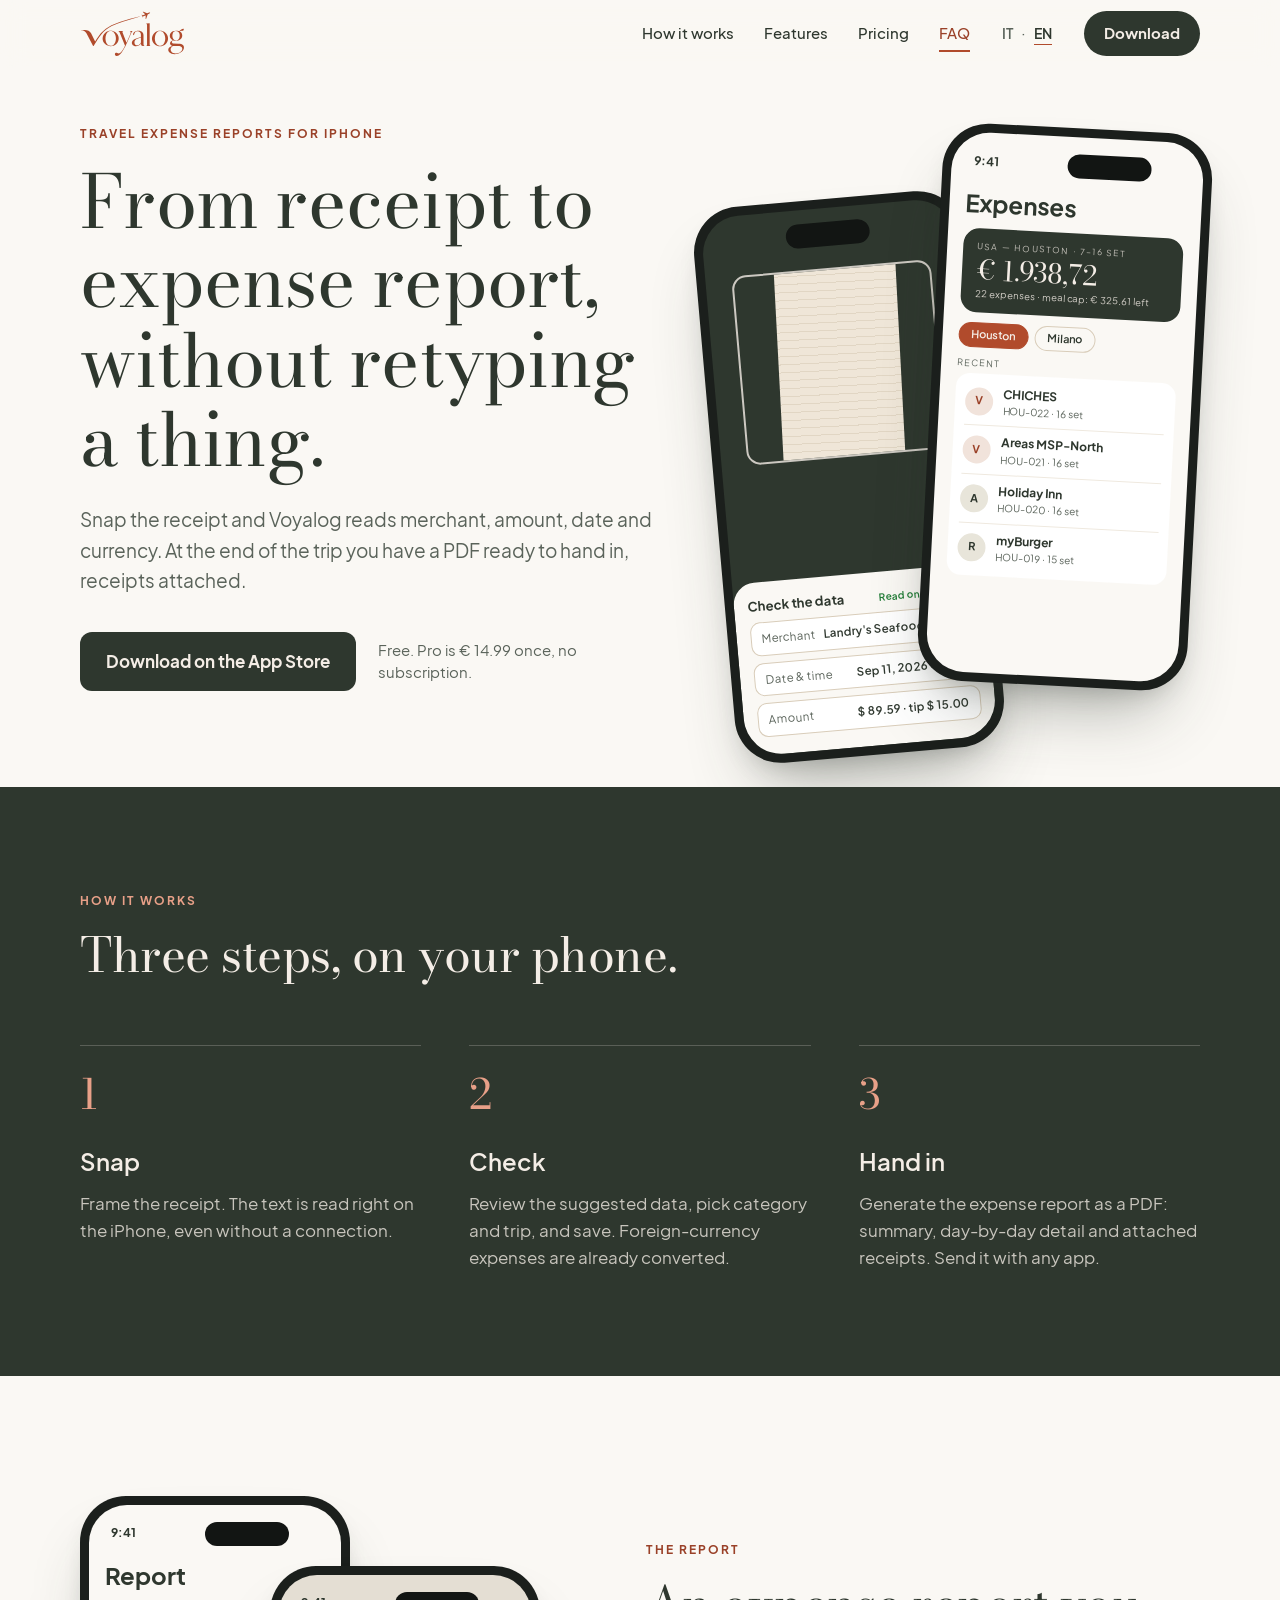
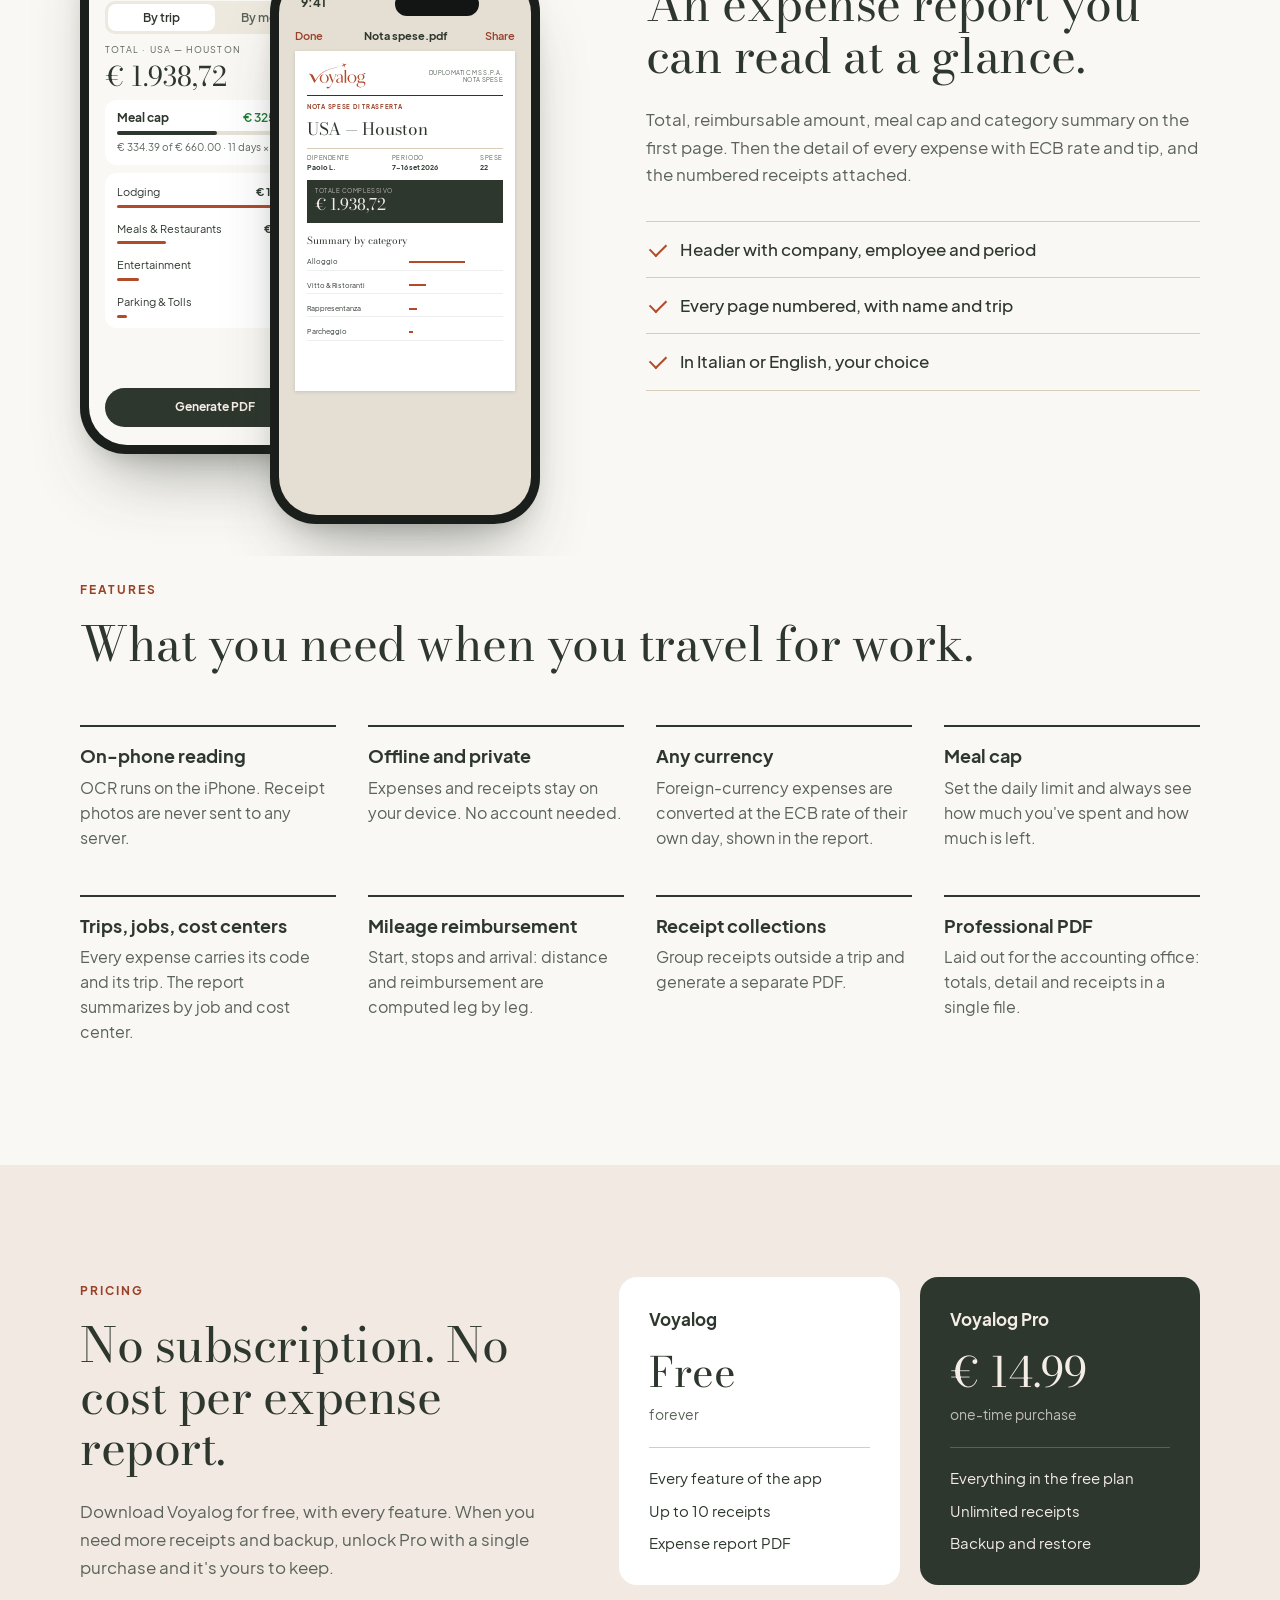
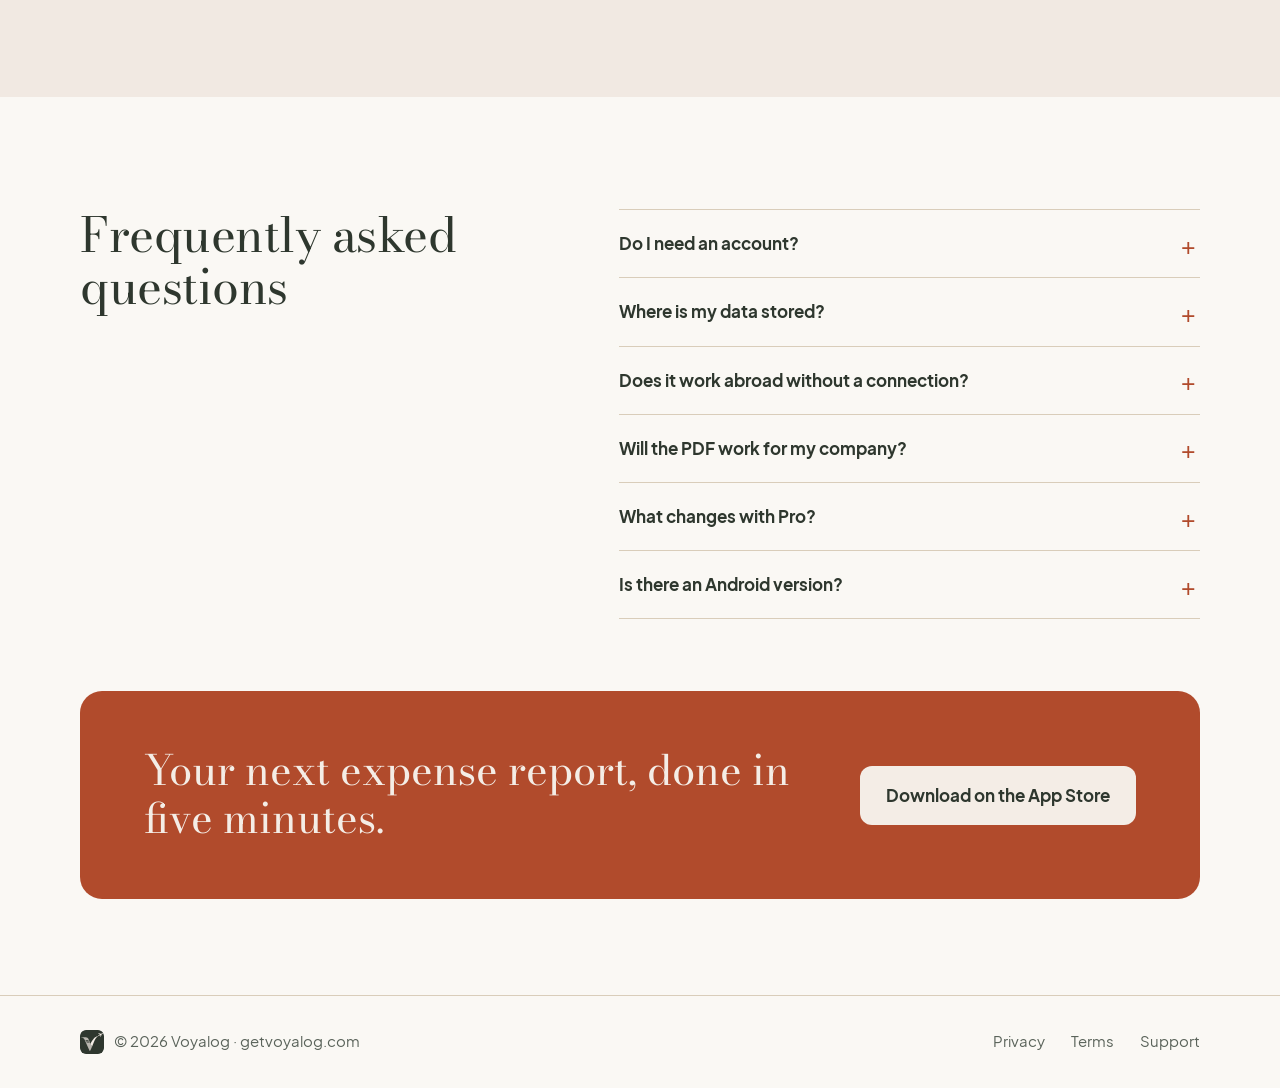
==== index.html @ 03ec23f2 "feat: add the support and terms pages (it/en) Footer links now point to privacy, terms and support. " ====
<!doctype html>
<html lang="it">
<head>
<meta charset="utf-8">
<meta name="viewport" content="width=device-width, initial-scale=1">
<title>Voyalog — Note spese di trasferta per iPhone</title>
<meta name="description" content="Fotografa lo scontrino e Voyalog legge esercente, importo, data e valuta. A fine trasferta hai un PDF pronto da consegnare. Gratis, nessun abbonamento.">
<meta name="theme-color" content="#FAF8F4">
<link rel="icon" type="image/png" href="assets/favicon.png">
<link rel="stylesheet" href="style.css">
<script>document.documentElement.classList.add("js");</script>
<script src="script.js" defer></script>
</head>
<body>

<header class="site-header" id="top">
  <div class="wrap header-bar">
    <a class="brand" href="#top" aria-label="Voyalog">
      <img src="assets/wordmark.svg" alt="Voyalog" height="46">
    </a>
    <button class="menu-btn" type="button" aria-expanded="false" aria-controls="nav" data-i18n-aria="nav.menu" aria-label="Menu">
      <span></span><span></span><span></span>
    </button>
    <nav id="nav" class="nav" aria-label="Principale">
      <a href="#come-funziona" data-i18n="nav.how">Come funziona</a>
      <a href="#funzioni" data-i18n="nav.features">Funzioni</a>
      <a href="#prezzo" data-i18n="nav.price">Prezzo</a>
      <a href="#domande" data-i18n="nav.faq">Domande</a>
      <div class="lang" role="group" aria-label="Lingua">
        <button type="button" data-lang="it" aria-pressed="true">IT</button><span aria-hidden="true">·</span><button type="button" data-lang="en" aria-pressed="false">EN</button>
      </div>
      <a class="btn btn-dark btn-sm" href="#scarica" data-i18n="nav.download">Scarica</a>
    </nav>
  </div>
</header>

<main>

<section class="hero" aria-labelledby="hero-title">
  <div class="wrap hero-grid">
    <div class="hero-copy reveal">
      <p class="eyebrow" data-i18n="hero.eyebrow">Note spese di trasferta per iPhone</p>
      <h1 id="hero-title" class="display" data-i18n-html="hero.title">Dallo scontrino alla nota spese, senza ricopiare nulla.</h1>
      <p class="lead" data-i18n="hero.lead">Fotografi lo scontrino e Voyalog legge esercente, importo, data e valuta. A fine trasferta hai un PDF pronto da consegnare, con gli scontrini allegati.</p>
      <div class="cta-row">
        <a class="btn btn-dark" href="#scarica" data-i18n="cta.appstore">Scarica su App Store</a>
        <p class="note" data-i18n="hero.note">Gratis. Pro a € 14,99 una tantum, senza abbonamento.</p>
      </div>
    </div>

    <div class="hero-phones reveal" aria-hidden="true">
      <div class="phone phone-back">
        <div class="screen scan">
          <div class="island"></div>
          <div class="viewfinder"><div class="paper"></div></div>
          <div class="sheet">
            <div class="sheet-head"><b data-i18n="mock.check">Controlla i dati</b><span class="ok" data-i18n="mock.read">Letto sul telefono</span></div>
            <div class="field"><span data-i18n="mock.merchant">Esercente</span><b>Landry's Seafood House</b></div>
            <div class="field"><span data-i18n="mock.datetime">Data e ora</span><b data-i18n="mock.datetimeval">11 set 2026 · 19:34</b></div>
            <div class="field"><span data-i18n="mock.amount">Importo</span><b data-i18n="mock.amountval">$ 89,59 · mancia $ 15,00</b></div>
          </div>
        </div>
      </div>
      <div class="phone phone-front">
        <div class="screen">
          <div class="statusbar"><span>9:41</span><div class="island"></div></div>
          <h4 class="screen-title" data-i18n="mock.expenses">Spese</h4>
          <div class="totalcard">
            <small>USA — HOUSTON · 7–16 SET</small>
            <strong class="serif">€ 1.938,72</strong>
            <em data-i18n="mock.cardnote">22 spese · massimale vitto: restano € 325,61</em>
          </div>
          <div class="chips"><span class="chip on">Houston</span><span class="chip">Milano</span></div>
          <small class="label" data-i18n="mock.recent">RECENTI</small>
          <ul class="rows">
            <li><i>V</i><div><b>CHICHES</b><span>HOU-022 · 16 set</span></div></li>
            <li><i>V</i><div><b>Areas MSP-North</b><span>HOU-021 · 16 set</span></div></li>
            <li><i class="g">A</i><div><b>Holiday Inn</b><span>HOU-020 · 16 set</span></div></li>
            <li><i class="g">R</i><div><b>myBurger</b><span>HOU-019 · 15 set</span></div></li>
          </ul>
        </div>
      </div>
    </div>
  </div>
</section>

<section class="how dark" id="come-funziona" aria-labelledby="how-title">
  <div class="wrap">
    <p class="eyebrow light reveal" data-i18n="how.eyebrow">Come funziona</p>
    <h2 id="how-title" class="h2 reveal" data-i18n="how.title">Tre passaggi, sul telefono.</h2>
    <ol class="steps">
      <li class="reveal"><span class="num serif">1</span><h3 data-i18n="how.s1.t">Fotografa</h3><p data-i18n="how.s1.p">Inquadri lo scontrino. Il testo viene letto direttamente sull'iPhone, anche senza connessione.</p></li>
      <li class="reveal d1"><span class="num serif">2</span><h3 data-i18n="how.s2.t">Controlla</h3><p data-i18n="how.s2.p">Verifichi i dati proposti, scegli categoria e trasferta e salvi. Le spese in valuta sono già convertite.</p></li>
      <li class="reveal d2"><span class="num serif">3</span><h3 data-i18n="how.s3.t">Consegna</h3><p data-i18n="how.s3.p">Generi la nota spese in PDF: riepilogo, dettaglio giorno per giorno e scontrini allegati. La invii con qualsiasi app.</p></li>
    </ol>
  </div>
</section>

<section class="report" aria-labelledby="report-title">
  <div class="wrap report-grid">
    <div class="report-phones reveal" aria-hidden="true">
      <div class="phone">
        <div class="screen">
          <div class="statusbar"><span>9:41</span><div class="island"></div></div>
          <h4 class="screen-title">Report</h4>
          <div class="seg"><span class="on" data-i18n="mock.bytrip">Per trasferta</span><span data-i18n="mock.bymonth">Per mese</span></div>
          <small class="label" data-i18n="mock.total">TOTALE · USA — HOUSTON</small>
          <strong class="serif big">€ 1.938,72</strong>
          <div class="card allowance">
            <div class="split"><b data-i18n="mock.mealcap">Massimale vitto</b><span class="ok" data-i18n="mock.left">restano € 325,61</span></div>
            <div class="bar"><i style="width:51%"></i></div>
            <small data-i18n="mock.capdetail">€ 334,39 di € 660,00 · 11 gg × € 60</small>
          </div>
          <ul class="cats">
            <li><span data-i18n="cat.lodging">Alloggio</span><b>€ 1.333,38</b><i style="width:100%"></i></li>
            <li><span data-i18n="cat.meals">Vitto & Ristoranti</span><b>€ 334,39</b><i style="width:25%"></i></li>
            <li><span data-i18n="cat.rep">Spese di rappresentanza</span><b>€ 141,81</b><i style="width:11%"></i></li>
            <li><span data-i18n="cat.park">Parcheggio & Pedaggi</span><b>€ 59,85</b><i style="width:5%"></i></li>
          </ul>
          <div class="genpdf" data-i18n="mock.genpdf">Genera PDF</div>
        </div>
      </div>
      <div class="phone phone-pdf">
        <div class="screen">
          <div class="statusbar"><span>9:41</span><div class="island"></div></div>
          <div class="pdfbar"><span data-i18n="mock.done">Fine</span><b>Nota spese.pdf</b><span data-i18n="mock.share">Condividi</span></div>
          <div class="page">
            <div class="pg-head"><img src="assets/wordmark.svg" alt="" height="26"><small>DUPLOMATIC MS S.P.A.<br>NOTA SPESE</small></div>
            <small class="pg-kicker">NOTA SPESE DI TRASFERTA</small>
            <div class="pg-title serif">USA — Houston</div>
            <div class="pg-meta"><span><small>DIPENDENTE</small><b>Paolo L.</b></span><span><small>PERIODO</small><b>7–16 set 2026</b></span><span><small>SPESE</small><b>22</b></span></div>
            <div class="pg-total"><small>TOTALE COMPLESSIVO</small><b class="serif">€ 1.938,72</b></div>
            <div class="pg-sub serif" data-i18n="mock.catsummary">Riepilogo per categoria</div>
            <div class="pg-line"><span>Alloggio</span><i style="width:60%"></i></div>
            <div class="pg-line"><span>Vitto & Ristoranti</span><i style="width:18%"></i></div>
            <div class="pg-line"><span>Rappresentanza</span><i style="width:8%"></i></div>
            <div class="pg-line"><span>Parcheggio</span><i style="width:4%"></i></div>
          </div>
        </div>
      </div>
    </div>
    <div class="report-copy reveal">
      <p class="eyebrow" data-i18n="report.eyebrow">Il report</p>
      <h2 id="report-title" class="h2" data-i18n-html="report.title">Una nota spese che si legge al primo sguardo.</h2>
      <p class="lead sm" data-i18n="report.lead">Totale, rimborsabile, massimale vitto e riepilogo per categoria nella prima pagina. Poi il dettaglio di ogni spesa con cambio BCE e mancia, e gli scontrini numerati in allegato.</p>
      <ul class="checks">
        <li data-i18n="report.l1">Intestazione con azienda, dipendente e periodo</li>
        <li data-i18n="report.l2">Ogni pagina numerata, con nome e trasferta</li>
        <li data-i18n="report.l3">In italiano o in inglese, a tua scelta</li>
      </ul>
    </div>
  </div>
</section>

<section class="features" id="funzioni" aria-labelledby="feat-title">
  <div class="wrap">
    <p class="eyebrow reveal" data-i18n="feat.eyebrow">Funzioni</p>
    <h2 id="feat-title" class="h2 reveal" data-i18n="feat.title">Quello che serve a chi viaggia per lavoro.</h2>
    <div class="feat-grid">
      <article class="reveal"><h3 data-i18n="f1.t">Lettura sul telefono</h3><p data-i18n="f1.p">L'OCR lavora sull'iPhone. Le foto degli scontrini non vengono inviate a nessun server.</p></article>
      <article class="reveal d1"><h3 data-i18n="f2.t">Offline e privata</h3><p data-i18n="f2.p">Spese e scontrini restano sul tuo dispositivo. Non serve creare un account.</p></article>
      <article class="reveal d2"><h3 data-i18n="f3.t">Ogni valuta</h3><p data-i18n="f3.p">Le spese in valuta sono convertite al cambio BCE del loro giorno, riportato nel report.</p></article>
      <article class="reveal d3"><h3 data-i18n="f4.t">Massimale vitto</h3><p data-i18n="f4.p">Imposti il limite giornaliero e vedi sempre quanto hai speso e quanto ti resta.</p></article>
      <article class="reveal"><h3 data-i18n="f5.t">Trasferte, commesse, centri di costo</h3><p data-i18n="f5.p">Ogni spesa ha il suo codice e la sua trasferta. Il report riepiloga per commessa e centro di costo.</p></article>
      <article class="reveal d1"><h3 data-i18n="f6.t">Rimborsi chilometrici</h3><p data-i18n="f6.p">Partenza, tappe e arrivo: distanza e rimborso sono calcolati tratta per tratta.</p></article>
      <article class="reveal d2"><h3 data-i18n="f7.t">Raccolte di scontrini</h3><p data-i18n="f7.p">Raggruppi scontrini fuori trasferta e ne generi un PDF a parte.</p></article>
      <article class="reveal d3"><h3 data-i18n="f8.t">PDF professionale</h3><p data-i18n="f8.p">Impaginato per l'amministrazione: totali, dettaglio e scontrini in un solo file.</p></article>
    </div>
  </div>
</section>

<section class="price" id="prezzo" aria-labelledby="price-title">
  <div class="wrap price-grid">
    <div class="reveal">
      <p class="eyebrow" data-i18n="price.eyebrow">Prezzo</p>
      <h2 id="price-title" class="h2" data-i18n-html="price.title">Nessun abbonamento. Nessun costo per nota spese.</h2>
      <p class="lead sm" data-i18n="price.lead">Scarichi Voyalog gratis, con tutte le funzioni. Quando ti servono più scontrini e il backup, sblocchi Pro con un solo acquisto e resta tuo.</p>
    </div>
    <div class="plans">
      <article class="plan reveal">
        <h3>Voyalog</h3>
        <p class="amount serif" data-i18n="price.free">Gratis</p>
        <p class="once" data-i18n="price.freeonce">per sempre</p>
        <ul>
          <li data-i18n="price.f.all">Tutte le funzioni dell'app</li>
          <li data-i18n="price.f.limit">Fino a 10 scontrini</li>
          <li data-i18n="price.f.pdf">PDF nota spese</li>
        </ul>
      </article>
      <article class="plan pro reveal d1">
        <h3>Voyalog Pro</h3>
        <p class="amount serif" data-i18n="price.amount">€ 14,99</p>
        <p class="once" data-i18n="price.once">acquisto unico</p>
        <ul>
          <li data-i18n="price.p.all">Tutto il piano gratuito</li>
          <li data-i18n="price.p.unl">Scontrini illimitati</li>
          <li data-i18n="price.p.bk">Backup e ripristino</li>
        </ul>
      </article>
    </div>
  </div>
</section>

<section class="faq" id="domande" aria-labelledby="faq-title">
  <div class="wrap faq-grid">
    <h2 id="faq-title" class="h2 reveal" data-i18n="faq.title">Domande frequenti</h2>
    <div class="faq-list reveal">
      <details><summary data-i18n="q1.q">Serve un account?</summary><p data-i18n="q1.a">No. Apri l'app e inizi a registrare spese.</p></details>
      <details><summary data-i18n="q2.q">Dove sono salvati i miei dati?</summary><p data-i18n="q2.a">Solo sul tuo iPhone: spese, foto e configurazione non passano da server nostri.</p></details>
      <details><summary data-i18n="q3.q">Funziona all'estero senza rete?</summary><p data-i18n="q3.a">Sì. Scansione e registrazione funzionano offline; i cambi BCE si aggiornano appena torni connesso.</p></details>
      <details><summary data-i18n="q4.q">Il PDF va bene per la mia azienda?</summary><p data-i18n="q4.a">Riporta azienda, dipendente, periodo, commesse e centri di costo, con gli scontrini allegati. Lo consegni così com'è.</p></details>
      <details><summary data-i18n="q6.q">Cosa cambia con Pro?</summary><p data-i18n="q6.a">La versione gratuita ha tutte le funzioni, fino a 10 scontrini. Pro, a € 14,99 una tantum, toglie il limite e aggiunge backup e ripristino.</p></details>
      <details><summary data-i18n="q5.q">C'è una versione Android?</summary><p data-i18n="q5.a">Per ora Voyalog è disponibile solo per iPhone.</p></details>
    </div>
  </div>
</section>

<section class="final" id="scarica" aria-labelledby="final-title">
  <div class="wrap">
    <div class="band reveal">
      <h2 id="final-title" class="serif" data-i18n="final.title">La prossima nota spese, falla in cinque minuti.</h2>
      <a class="btn btn-light" href="#scarica" data-i18n="cta.appstore">Scarica su App Store</a>
    </div>
  </div>
</section>

</main>

<footer class="site-footer">
  <div class="wrap foot">
    <div class="foot-brand"><img src="assets/icon.svg" alt="" width="24" height="24"><span>© 2026 Voyalog · getvoyalog.com</span></div>
    <nav aria-label="Legale">
      <a href="privacy.html" data-i18n="foot.privacy">Privacy</a>
      <a href="terms.html" data-i18n="foot.terms">Termini</a>
      <a href="support.html" data-i18n="foot.support">Supporto</a>
    </nav>
  </div>
</footer>

</body>
</html>
---- style.css ----
@font-face { font-family: "Plus Jakarta Sans"; font-weight: 400; font-display: swap; src: url("fonts/PlusJakartaSans-Regular.ttf") format("truetype"); }
@font-face { font-family: "Plus Jakarta Sans"; font-weight: 500; font-display: swap; src: url("fonts/PlusJakartaSans-Medium.ttf") format("truetype"); }
@font-face { font-family: "Plus Jakarta Sans"; font-weight: 600; font-display: swap; src: url("fonts/PlusJakartaSans-SemiBold.ttf") format("truetype"); }
@font-face { font-family: "Plus Jakarta Sans"; font-weight: 700; font-display: swap; src: url("fonts/PlusJakartaSans-Bold.ttf") format("truetype"); }

@font-face { font-family: "Bodoni Moda"; font-style: normal; font-weight: 400 900; font-display: swap; src: url("fonts/bodoni-moda-latin-normal.woff2") format("woff2"); }
@font-face { font-family: "Bodoni Moda"; font-style: italic; font-weight: 400 900; font-display: swap; src: url("fonts/bodoni-moda-latin-italic.woff2") format("woff2"); }

:root {
  --bg: #FAF8F4;
  --bg-warm: #F1E9E2;
  --ink: #2E372E;
  --muted: #5A635A;
  --cream: #F4EDE6;
  --brand: #B14B2C;
  --brand-text: #9A4128;
  --brand-soft: #E8A088;
  --line: #D9CDBA;
  --ok: #1E7B34;
  --serif: "Bodoni Moda", "Bodoni 72", Didot, "Playfair Display", Georgia, serif;
  --sans: "Plus Jakarta Sans", system-ui, -apple-system, "Segoe UI", sans-serif;
  --header-h: 68px;
}

* { box-sizing: border-box; margin: 0; padding: 0; }
html { scroll-behavior: smooth; scroll-padding-top: calc(var(--header-h) + 8px); -webkit-text-size-adjust: 100%; }
body { background: var(--bg); color: var(--ink); font: 400 17px/1.6 var(--sans); -webkit-font-smoothing: antialiased; }
img { display: block; max-width: 100%; }
a { color: inherit; text-decoration: none; }
ul, ol { list-style: none; }
button { font: inherit; color: inherit; background: none; border: 0; cursor: pointer; }
:focus-visible { outline: 3px solid var(--brand); outline-offset: 3px; border-radius: 6px; }

.wrap { width: min(1120px, 100% - 48px); margin-inline: auto; }
.serif { font-family: var(--serif); font-weight: 400; }
.display, .h2 { font-family: var(--serif); font-weight: 400; letter-spacing: -0.01em; line-height: 1.08; }
.display { font-size: clamp(2.6rem, 6vw, 4.6rem); }
.h2 { font-size: clamp(2rem, 4vw, 3rem); }
.display em, .h2 em { color: var(--brand); }
.eyebrow { font-size: 0.78rem; font-weight: 700; letter-spacing: 0.16em; text-transform: uppercase; color: var(--brand-text); margin-bottom: 18px; }
.eyebrow.light { color: var(--brand-soft); }
.lead { font-size: 1.2rem; color: var(--muted); max-width: 34em; margin-top: 24px; }
.lead.sm { font-size: 1.08rem; }
.note { font-size: 0.92rem; color: var(--muted); max-width: 16em; line-height: 1.45; }

.btn { display: inline-flex; align-items: center; justify-content: center; font-weight: 700; border-radius: 12px; padding: 16px 26px; transition: transform .15s ease, background .15s ease; }
.btn:hover { transform: translateY(-1px); }
.btn-dark { background: var(--ink); color: var(--cream); }
.btn-dark:hover { background: #1f261f; }
.btn-light { background: var(--cream); color: var(--ink); }
.btn-sm { padding: 10px 20px; border-radius: 999px; font-size: 0.95rem; }

/* header */
.site-header { position: sticky; top: 0; z-index: 50; height: var(--header-h); background: rgba(250, 248, 244, 0.86); backdrop-filter: saturate(1.4) blur(12px); -webkit-backdrop-filter: saturate(1.4) blur(12px); border-bottom: 1px solid transparent; transition: border-color .2s ease; }
.site-header.scrolled { border-bottom-color: var(--line); }
.header-bar { height: 100%; display: flex; align-items: center; justify-content: space-between; }
.brand { display: inline-flex; align-items: center; gap: 10px; }
.brand img { width: auto; }
.nav { display: flex; align-items: center; gap: 30px; font-weight: 500; font-size: 0.95rem; }
.nav > a:not(.btn) { position: relative; padding: 6px 0; }
.nav > a:not(.btn)::after { content: ""; position: absolute; left: 0; right: 0; bottom: 0; height: 2px; background: var(--brand); transform: scaleX(0); transform-origin: left; transition: transform .25s ease; }
.nav > a:not(.btn):hover::after, .nav > a.active::after { transform: scaleX(1); }
.nav > a.active { color: var(--brand-text); }
.lang { display: flex; align-items: center; gap: 6px; color: var(--muted); }
.lang button { font-weight: 600; font-size: 0.9rem; color: var(--muted); padding: 2px 2px; }
.lang button[aria-pressed="true"] { color: var(--ink); text-decoration: underline; text-underline-offset: 5px; text-decoration-color: var(--brand); }
.menu-btn { display: none; width: 44px; height: 44px; flex-direction: column; justify-content: center; align-items: center; gap: 5px; }
.menu-btn span { width: 22px; height: 2px; background: var(--ink); transition: transform .2s ease, opacity .2s ease; }
.menu-btn[aria-expanded="true"] span:nth-child(1) { transform: translateY(7px) rotate(45deg); }
.menu-btn[aria-expanded="true"] span:nth-child(2) { opacity: 0; }
.menu-btn[aria-expanded="true"] span:nth-child(3) { transform: translateY(-7px) rotate(-45deg); }

/* hero */
.hero { padding: 56px 0 96px; overflow: hidden; }
.hero-grid { display: grid; grid-template-columns: 1.1fr 0.9fr; gap: 40px; align-items: center; }
.cta-row { display: flex; align-items: center; gap: 22px; margin-top: 36px; flex-wrap: wrap; }

/* phone mockups */
.phone { width: 270px; aspect-ratio: 9 / 18.6; background: #1b1f1c; border-radius: 46px; padding: 9px; box-shadow: 0 40px 70px -28px rgba(46, 55, 46, 0.45), 0 12px 26px -12px rgba(46, 55, 46, 0.25); flex: none; }
.screen { position: relative; height: 100%; border-radius: 38px; background: var(--bg); overflow: hidden; padding: 16px 16px 0; font-size: 11.5px; line-height: 1.35; color: var(--ink); }
.statusbar { display: flex; align-items: center; justify-content: space-between; font-weight: 700; font-size: 12px; padding: 0 6px; margin-bottom: 12px; height: 26px; }
.island { width: 84px; height: 24px; background: #121513; border-radius: 99px; }
.statusbar .island { margin-right: 30px; }
.screen-title { font-size: 1.5rem; font-weight: 700; margin: 4px 0 10px; }
.label { display: block; font-size: 9px; letter-spacing: 0.12em; color: var(--muted); margin: 10px 0 4px; }
.ok { color: var(--ok); font-weight: 600; }

.hero-phones { position: relative; height: 560px; }
.phone-back { position: absolute; left: 0; top: 70px; transform: rotate(-5deg); }
.phone-front { position: absolute; right: 0; top: 0; transform: rotate(3deg); }
.screen.scan { background: var(--ink); padding: 0; display: flex; flex-direction: column; align-items: center; }
.screen.scan .island { margin-top: 14px; }
.viewfinder { margin: 22px 26px 0; width: calc(100% - 52px); height: 190px; border: 2px solid rgba(244, 237, 230, 0.8); border-radius: 14px; display: grid; place-items: center; overflow: hidden; }
.paper { width: 62%; height: 120%; margin-top: 16%; background: repeating-linear-gradient(#EFE6D8 0 7px, #E1D6C4 7px 8px); transform: rotate(2deg); }
.sheet { position: absolute; left: 0; right: 0; bottom: 0; background: var(--bg); border-radius: 22px 22px 0 0; padding: 16px 14px 18px; display: grid; gap: 7px; }
.sheet-head { display: flex; justify-content: space-between; align-items: baseline; font-size: 13px; }
.sheet-head .ok { font-size: 10px; }
.field { display: flex; justify-content: space-between; gap: 8px; background: #fff; border: 1px solid var(--line); border-radius: 10px; padding: 8px 10px; }
.field span { color: var(--muted); }
.field b { font-weight: 600; text-align: right; }
.totalcard { background: var(--ink); color: var(--cream); border-radius: 16px; padding: 12px 14px; display: grid; gap: 2px; }
.totalcard small { font-size: 8.5px; letter-spacing: 0.14em; opacity: 0.75; }
.totalcard strong { font-size: 27px; line-height: 1.15; }
.totalcard em { font-style: normal; font-size: 9.5px; opacity: 0.85; }
.chips { display: flex; gap: 6px; margin-top: 10px; }
.chip { border: 1px solid var(--line); border-radius: 99px; padding: 4px 12px; font-weight: 600; font-size: 11px; }
.chip.on { background: var(--brand); border-color: var(--brand); color: var(--cream); }
.rows { background: #fff; border-radius: 14px; padding: 4px 10px; }
.rows li { display: flex; align-items: center; gap: 10px; padding: 8px 0; border-bottom: 1px solid #efe9df; }
.rows li:last-child { border: 0; }
.rows i { width: 28px; height: 28px; border-radius: 50%; display: grid; place-items: center; font-style: normal; font-weight: 700; font-size: 11px; background: #F1E3DB; color: var(--brand-text); flex: none; }
.rows i.g { background: #E8E5DA; color: var(--ink); }
.rows b { display: block; font-size: 12px; }
.rows span { color: var(--muted); font-size: 10px; }

/* dark section */
.dark { background: var(--ink); color: var(--cream); padding: 104px 0; }
.dark .h2 { color: var(--cream); }
.steps { display: grid; grid-template-columns: repeat(3, 1fr); gap: 48px; margin-top: 64px; }
.steps li { border-top: 1px solid rgba(244, 237, 230, 0.22); padding-top: 28px; }
.num { display: block; font-size: 2.6rem; color: var(--brand-soft); line-height: 1; margin-bottom: 26px; }
.steps h3 { font-size: 1.5rem; font-weight: 600; margin-bottom: 10px; }
.steps p { color: rgba(244, 237, 230, 0.78); }

/* report */
.report { padding: 120px 0; overflow: hidden; }
.report-grid { display: grid; grid-template-columns: 0.95fr 1.05fr; gap: 64px; align-items: center; }
.report-phones { position: relative; height: 540px; }
.report-phones .phone { position: absolute; left: 0; top: 0; }
.report-phones .phone-pdf { left: 190px; top: 70px; }
.seg { display: flex; background: #EEE9DF; border-radius: 10px; padding: 3px; margin-bottom: 4px; }
.seg span { flex: 1; text-align: center; padding: 6px 0; border-radius: 8px; color: var(--muted); font-weight: 600; }
.seg .on { background: #fff; color: var(--ink); }
.big { display: block; font-size: 27px; line-height: 1.15; margin-bottom: 8px; }
.card { background: #fff; border-radius: 12px; padding: 10px 12px; margin-bottom: 8px; }
.split { display: flex; justify-content: space-between; }
.bar { height: 4px; background: #E7E2D7; border-radius: 4px; margin: 6px 0 4px; }
.bar i { display: block; height: 100%; background: var(--ink); border-radius: 4px; }
.card small { color: var(--muted); font-size: 9.5px; }
.cats { background: #fff; border-radius: 12px; padding: 4px 12px; }
.cats li { display: grid; grid-template-columns: 1fr auto; padding: 8px 0 0; font-size: 11px; position: relative; }
.cats li b { font-weight: 700; }
.cats li i { grid-column: 1 / -1; height: 3px; background: var(--brand); border-radius: 3px; margin: 5px 0 6px; }
.genpdf { position: absolute; left: 16px; right: 16px; bottom: 18px; background: var(--ink); color: var(--cream); border-radius: 99px; text-align: center; padding: 11px; font-weight: 700; font-size: 12px; }
.screen:has(.pdfbar) { background: #E4DED3; }
.pdfbar { display: grid; grid-template-columns: 1fr auto 1fr; align-items: center; font-size: 11px; margin-bottom: 8px; }
.pdfbar span { color: var(--brand-text); font-weight: 600; }
.pdfbar span:last-child { text-align: right; }
.page { background: #fff; padding: 12px; min-height: 340px; box-shadow: 0 1px 4px rgba(0, 0, 0, 0.12); display: grid; gap: 7px; align-content: start; font-size: 8px; }
.pg-head { display: flex; justify-content: space-between; align-items: center; padding-bottom: 6px; border-bottom: 1px solid var(--ink); }
.pg-head img { width: auto; }
.pg-head small { font-size: 6px; text-align: right; color: var(--muted); letter-spacing: 0.05em; line-height: 1.3; }
.pg-kicker { font-size: 6px; color: var(--brand-text); letter-spacing: 0.12em; font-weight: 700; }
.pg-title { font-size: 17px; }
.pg-meta { display: flex; justify-content: space-between; border-top: 1px solid var(--line); padding-top: 5px; }
.pg-meta small { display: block; font-size: 5.5px; color: var(--muted); letter-spacing: 0.1em; }
.pg-meta b { font-size: 7px; }
.pg-total { background: var(--ink); color: var(--cream); padding: 7px 8px; }
.pg-total small { display: block; font-size: 5.5px; letter-spacing: 0.1em; opacity: 0.7; }
.pg-total b { font-size: 16px; font-weight: 400; }
.pg-sub { font-size: 10px; margin-top: 4px; }
.pg-line { display: grid; grid-template-columns: 1fr 1fr; align-items: center; gap: 8px; font-size: 7px; padding: 3px 0; border-bottom: 1px solid #eee; }
.pg-line i { height: 2px; background: var(--brand); }
.checks { margin-top: 32px; border-top: 1px solid var(--line); max-width: 34em; }
.checks li { padding: 14px 0 14px 34px; border-bottom: 1px solid var(--line); position: relative; font-weight: 500; }
.checks li::before { content: ""; position: absolute; left: 4px; top: 50%; width: 14px; height: 8px; border-left: 2.5px solid var(--brand); border-bottom: 2.5px solid var(--brand); transform: translateY(-70%) rotate(-45deg); }

/* features */
.features { padding: 24px 0 120px; }
.feat-grid { display: grid; grid-template-columns: repeat(4, 1fr); gap: 44px 32px; margin-top: 56px; }
.feat-grid article { border-top: 2px solid var(--ink); padding-top: 18px; }
.feat-grid h3 { font-size: 1.1rem; font-weight: 700; margin-bottom: 8px; line-height: 1.3; }
.feat-grid p { color: var(--muted); font-size: 0.97rem; }

/* price */
.price { background: var(--bg-warm); padding: 112px 0; }
.price-grid { display: grid; grid-template-columns: 0.9fr 1.1fr; gap: 64px; align-items: center; }
.plans { display: grid; grid-template-columns: 1fr 1fr; gap: 20px; }
.plan { background: #fff; border-radius: 18px; padding: 30px; }
.plan h3 { font-size: 1.05rem; font-weight: 700; }
.plan .amount { font-size: 2.6rem; line-height: 1.2; margin: 14px 0 6px; }
.plan .once { font-size: 0.85rem; color: var(--muted); }
.plan ul { margin-top: 22px; padding-top: 18px; border-top: 1px solid var(--line); display: grid; gap: 8px; font-size: 0.95rem; }
.plan.pro { background: var(--ink); color: var(--cream); }
.plan.pro .once { color: rgba(244, 237, 230, 0.75); }
.plan.pro ul { border-top-color: rgba(244, 237, 230, 0.22); }

/* faq */
.faq { padding: 112px 0 72px; }
.faq-grid { display: grid; grid-template-columns: 0.9fr 1.1fr; gap: 64px; align-items: start; }
.faq-list { border-top: 1px solid var(--line); }
.faq-list details { border-bottom: 1px solid var(--line); }
.faq-list summary { cursor: pointer; list-style: none; padding: 20px 36px 20px 0; font-weight: 700; position: relative; }
.faq-list summary::-webkit-details-marker { display: none; }
.faq-list summary::after { content: "+"; position: absolute; right: 4px; top: 50%; transform: translateY(-50%); font-size: 1.5rem; font-weight: 400; color: var(--brand); transition: transform .2s ease; }
.faq-list details[open] summary::after { transform: translateY(-50%) rotate(45deg); }
.faq-list p { color: var(--muted); padding: 0 0 22px; max-width: 34em; }

/* final band + footer */
.final { padding: 0 0 96px; }
.band { background: var(--brand); color: var(--cream); border-radius: 22px; padding: 56px 64px; display: flex; align-items: center; justify-content: space-between; gap: 32px; flex-wrap: wrap; }
.band h2 { font-size: clamp(1.8rem, 3.4vw, 2.6rem); font-weight: 400; line-height: 1.15; max-width: 16em; }
.site-footer { border-top: 1px solid var(--line); padding: 34px 0; font-size: 0.92rem; color: var(--muted); }
.foot { display: flex; align-items: center; justify-content: space-between; gap: 20px; flex-wrap: wrap; }
.foot-brand { display: flex; align-items: center; gap: 10px; }
.foot-brand img { border-radius: 6px; }
.site-footer nav { display: flex; gap: 26px; }
.site-footer a:hover { color: var(--ink); }

/* scroll reveal: contenuti visibili anche senza JS */
.js .reveal { opacity: 0; transform: translateY(28px); transition: opacity .7s ease, transform .7s cubic-bezier(.2, .7, .2, 1); }
.js .reveal.d1 { transition-delay: .1s; }
.js .reveal.d2 { transition-delay: .2s; }
.js .reveal.d3 { transition-delay: .3s; }
.js .reveal.in { opacity: 1; transform: none; }

@media (prefers-reduced-motion: reduce) {
  html { scroll-behavior: auto; }
  .js .reveal { opacity: 1; transform: none; transition: none; }
  .btn, .nav > a::after, .faq-list summary::after { transition: none; }
}

/* responsive */
@media (max-width: 960px) {
  .hero-grid, .report-grid, .price-grid, .faq-grid { grid-template-columns: 1fr; }
  .hero-phones { height: 520px; max-width: 520px; margin-inline: auto; width: 100%; }
  .report-phones { order: 2; max-width: 480px; margin-inline: auto; width: 100%; }
  .feat-grid { grid-template-columns: repeat(2, 1fr); }
  .steps { grid-template-columns: 1fr; gap: 36px; margin-top: 44px; }
  .band { padding: 40px 32px; }
}
@media (max-width: 820px) {
  .menu-btn { display: flex; }
  .nav { position: absolute; top: var(--header-h); left: 0; right: 0; flex-direction: column; align-items: stretch; gap: 0; background: var(--bg); border-bottom: 1px solid var(--line); padding: 8px 24px 20px; display: none; }
  .nav.open { display: flex; }
  .nav > a:not(.btn) { padding: 14px 0; border-bottom: 1px solid var(--line); }
  .nav > a:not(.btn)::after { display: none; }
  .lang { padding: 14px 0; }
  .nav .btn { margin-top: 12px; padding: 14px; }
}
@media (max-width: 560px) {
  body { font-size: 16px; }
  .wrap { width: calc(100% - 32px); }
  .hero { padding: 32px 0 64px; }
  .hero-phones { height: 500px; }
  .phone-back { display: none; }
  .phone-front { position: relative; margin-inline: auto; transform: none; }
  .report-phones { height: 500px; }
  .report-phones .phone-pdf { display: none; }
  .feat-grid, .plans { grid-template-columns: 1fr; }
  .dark, .price { padding: 72px 0; }
  .report { padding: 72px 0; }
  .faq { padding: 72px 0 48px; }
}

/* documenti legali */
.doc { padding: 56px 0 96px; }
.doc .wrap { max-width: 780px; }
.doc-title { font-size: clamp(2.2rem, 5vw, 3.4rem); }
.doc .meta { color: var(--muted); font-size: 0.92rem; margin: 18px 0 32px; }
.doc h2 { font-family: var(--serif); font-weight: 400; font-size: 1.7rem; line-height: 1.2; margin: 44px 0 12px; }
.doc p, .doc li { color: var(--ink); }
.doc p { margin-bottom: 14px; }
.doc ul { list-style: disc; padding-left: 1.3em; margin-bottom: 14px; display: grid; gap: 8px; }
.doc a { color: var(--brand-text); text-decoration: underline; text-underline-offset: 3px; }
.summary { background: var(--bg-warm); border-radius: 16px; padding: 24px 28px; }
.summary h2 { margin: 0 0 10px; font-size: 1.4rem; }
.summary ul { margin: 0; }
.table-wrap { overflow-x: auto; margin: 16px 0; border: 1px solid var(--line); border-radius: 12px; }
.doc table { width: 100%; border-collapse: collapse; font-size: 0.93rem; min-width: 560px; }
.doc th, .doc td { text-align: left; vertical-align: top; padding: 12px 14px; border-bottom: 1px solid var(--line); }
.doc th { font-size: 0.78rem; letter-spacing: 0.08em; text-transform: uppercase; color: var(--muted); background: #fff; }
.doc tr:last-child td { border-bottom: 0; }
html[lang="en"] .lang-it, html:not([lang="en"]) .lang-en { display: none; }
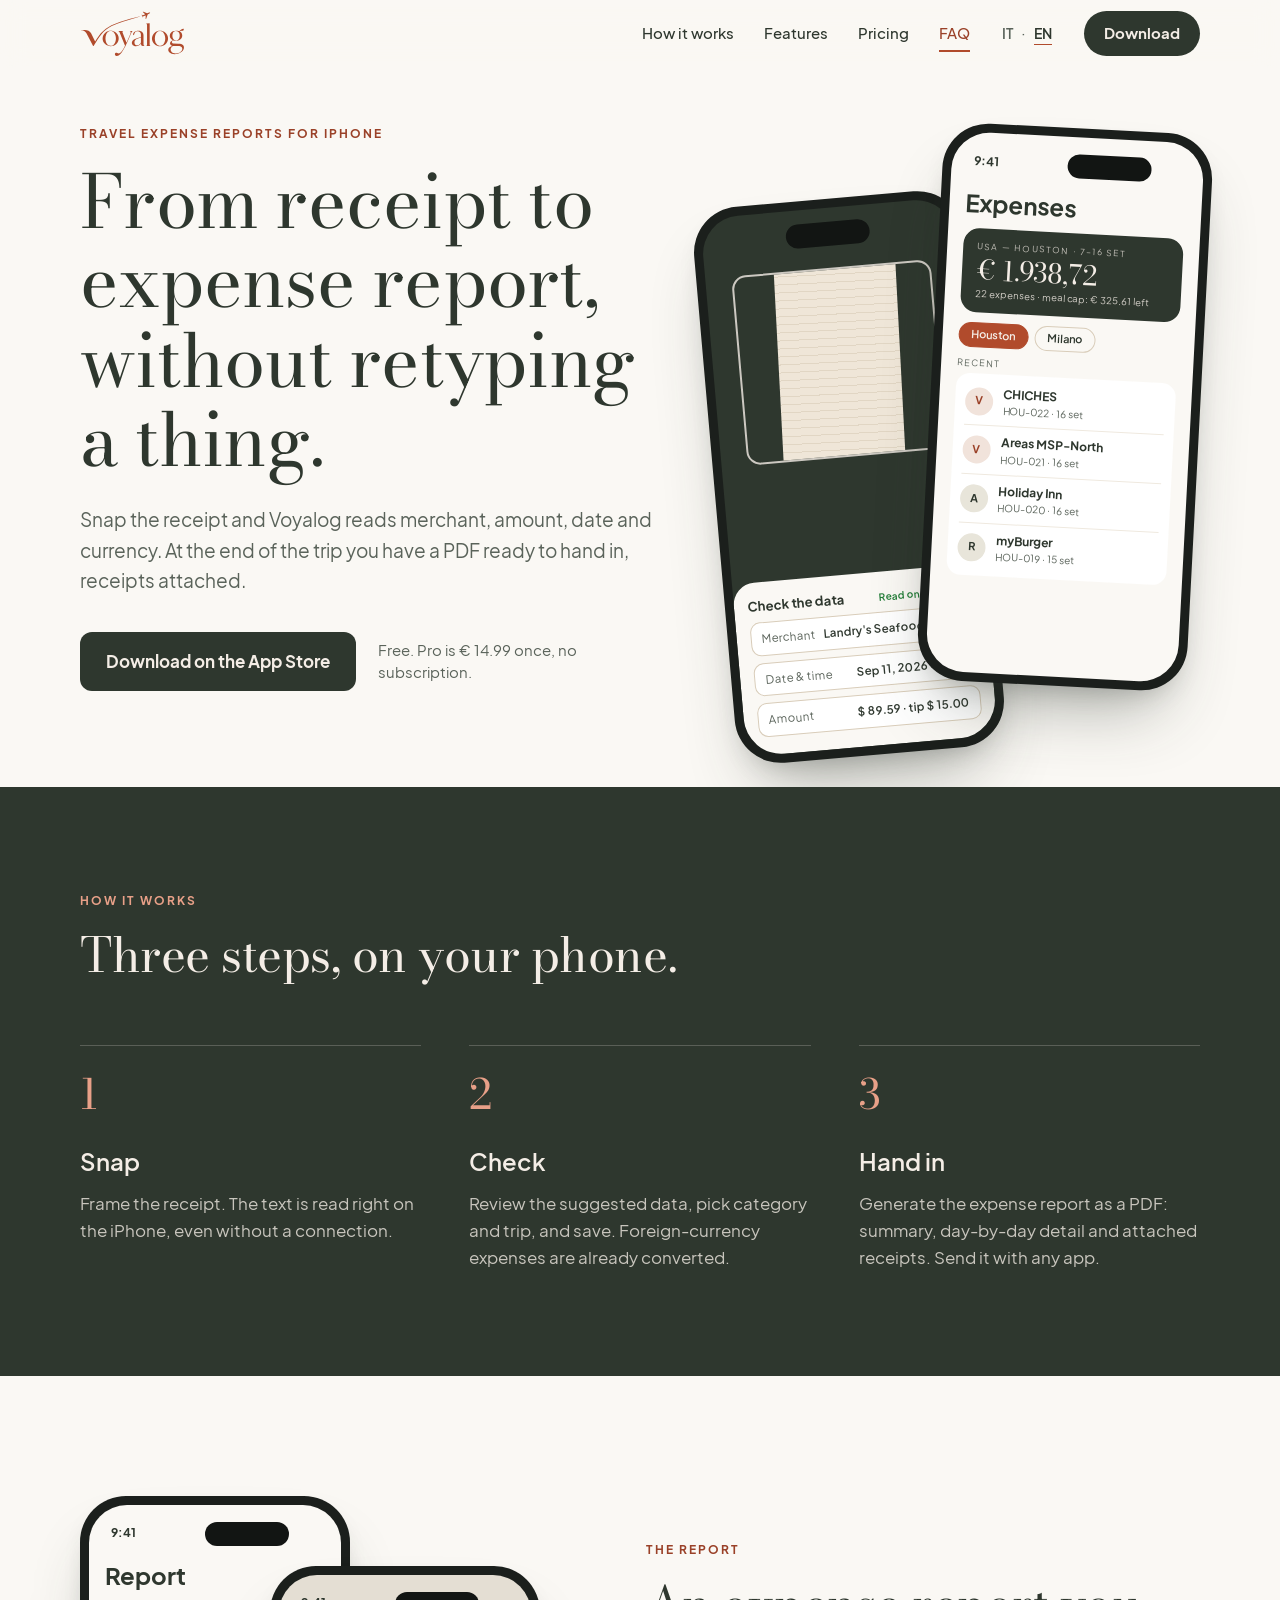
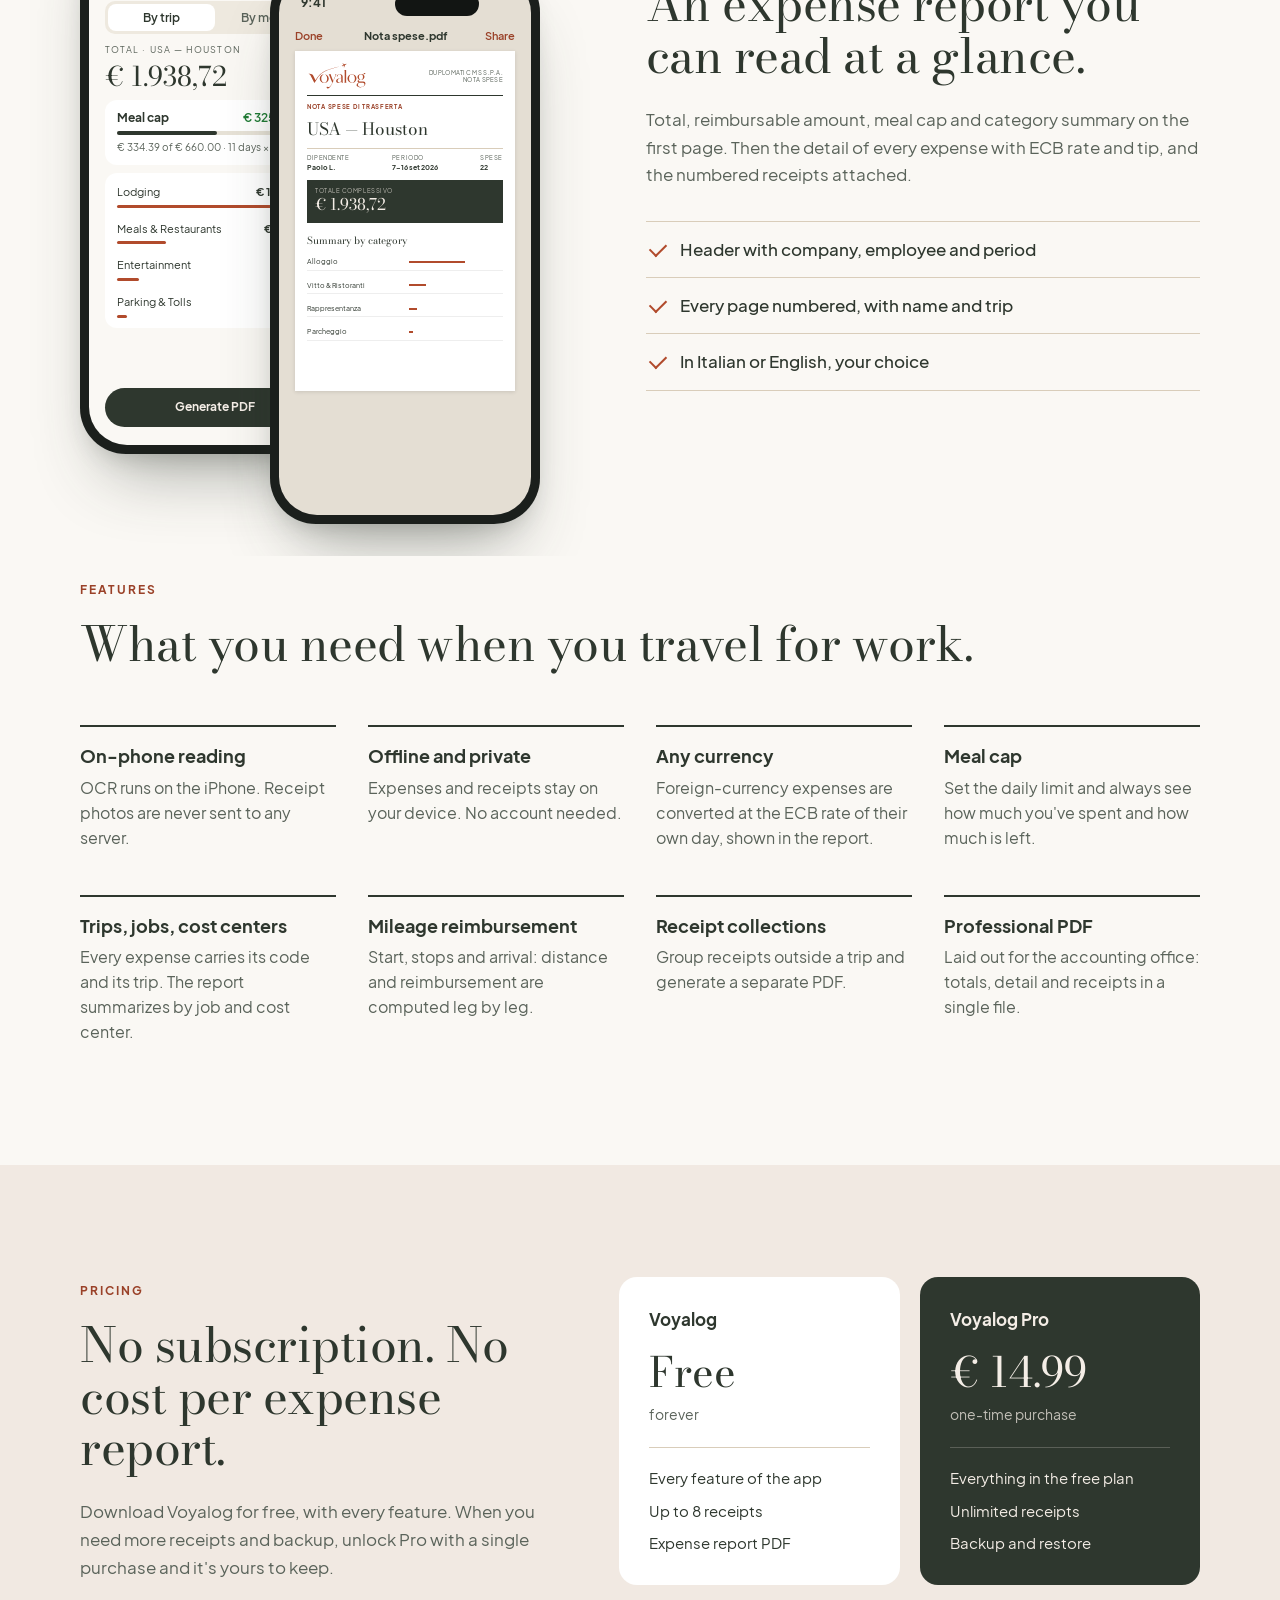
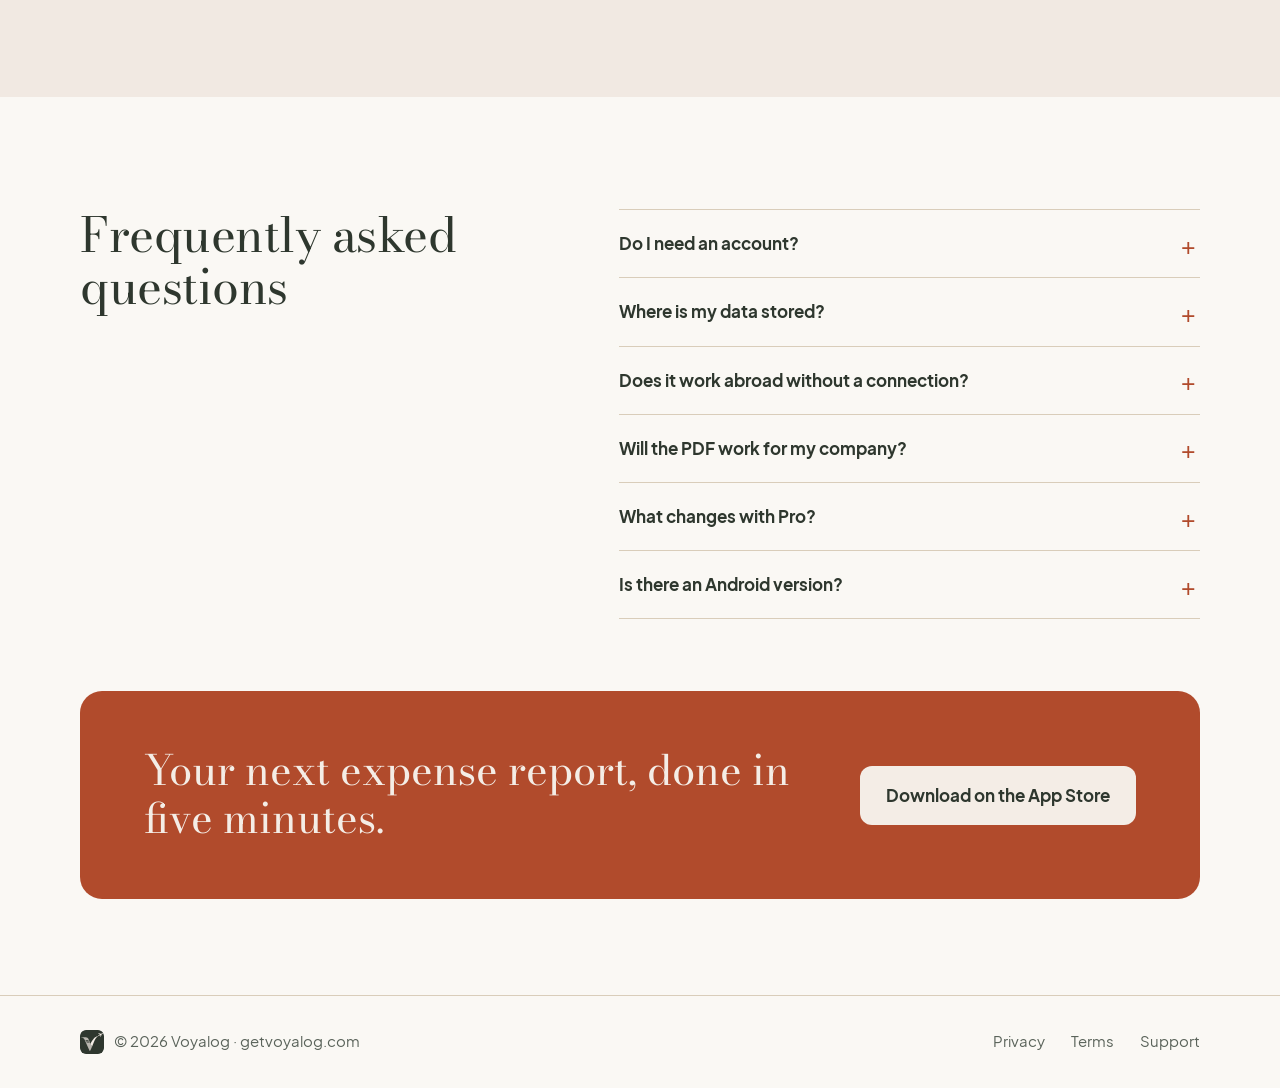
==== commit dbf91e87: "fix: free plan is limited to 8 receipts, not 10 Co-Authored-By: Claude Sonnet 5.5 <noreply@anthropic" ====
--- a/index.html
+++ b/index.html
@@ -183,7 +183,7 @@
         <p class="once" data-i18n="price.freeonce">per sempre</p>
         <ul>
           <li data-i18n="price.f.all">Tutte le funzioni dell'app</li>
-          <li data-i18n="price.f.limit">Fino a 10 scontrini</li>
+          <li data-i18n="price.f.limit">Fino a 8 scontrini</li>
           <li data-i18n="price.f.pdf">PDF nota spese</li>
         </ul>
       </article>
@@ -209,7 +209,7 @@
       <details><summary data-i18n="q2.q">Dove sono salvati i miei dati?</summary><p data-i18n="q2.a">Solo sul tuo iPhone: spese, foto e configurazione non passano da server nostri.</p></details>
       <details><summary data-i18n="q3.q">Funziona all'estero senza rete?</summary><p data-i18n="q3.a">Sì. Scansione e registrazione funzionano offline; i cambi BCE si aggiornano appena torni connesso.</p></details>
       <details><summary data-i18n="q4.q">Il PDF va bene per la mia azienda?</summary><p data-i18n="q4.a">Riporta azienda, dipendente, periodo, commesse e centri di costo, con gli scontrini allegati. Lo consegni così com'è.</p></details>
-      <details><summary data-i18n="q6.q">Cosa cambia con Pro?</summary><p data-i18n="q6.a">La versione gratuita ha tutte le funzioni, fino a 10 scontrini. Pro, a € 14,99 una tantum, toglie il limite e aggiunge backup e ripristino.</p></details>
+      <details><summary data-i18n="q6.q">Cosa cambia con Pro?</summary><p data-i18n="q6.a">La versione gratuita ha tutte le funzioni, fino a 8 scontrini. Pro, a € 14,99 una tantum, toglie il limite e aggiunge backup e ripristino.</p></details>
       <details><summary data-i18n="q5.q">C'è una versione Android?</summary><p data-i18n="q5.a">Per ora Voyalog è disponibile solo per iPhone.</p></details>
     </div>
   </div>
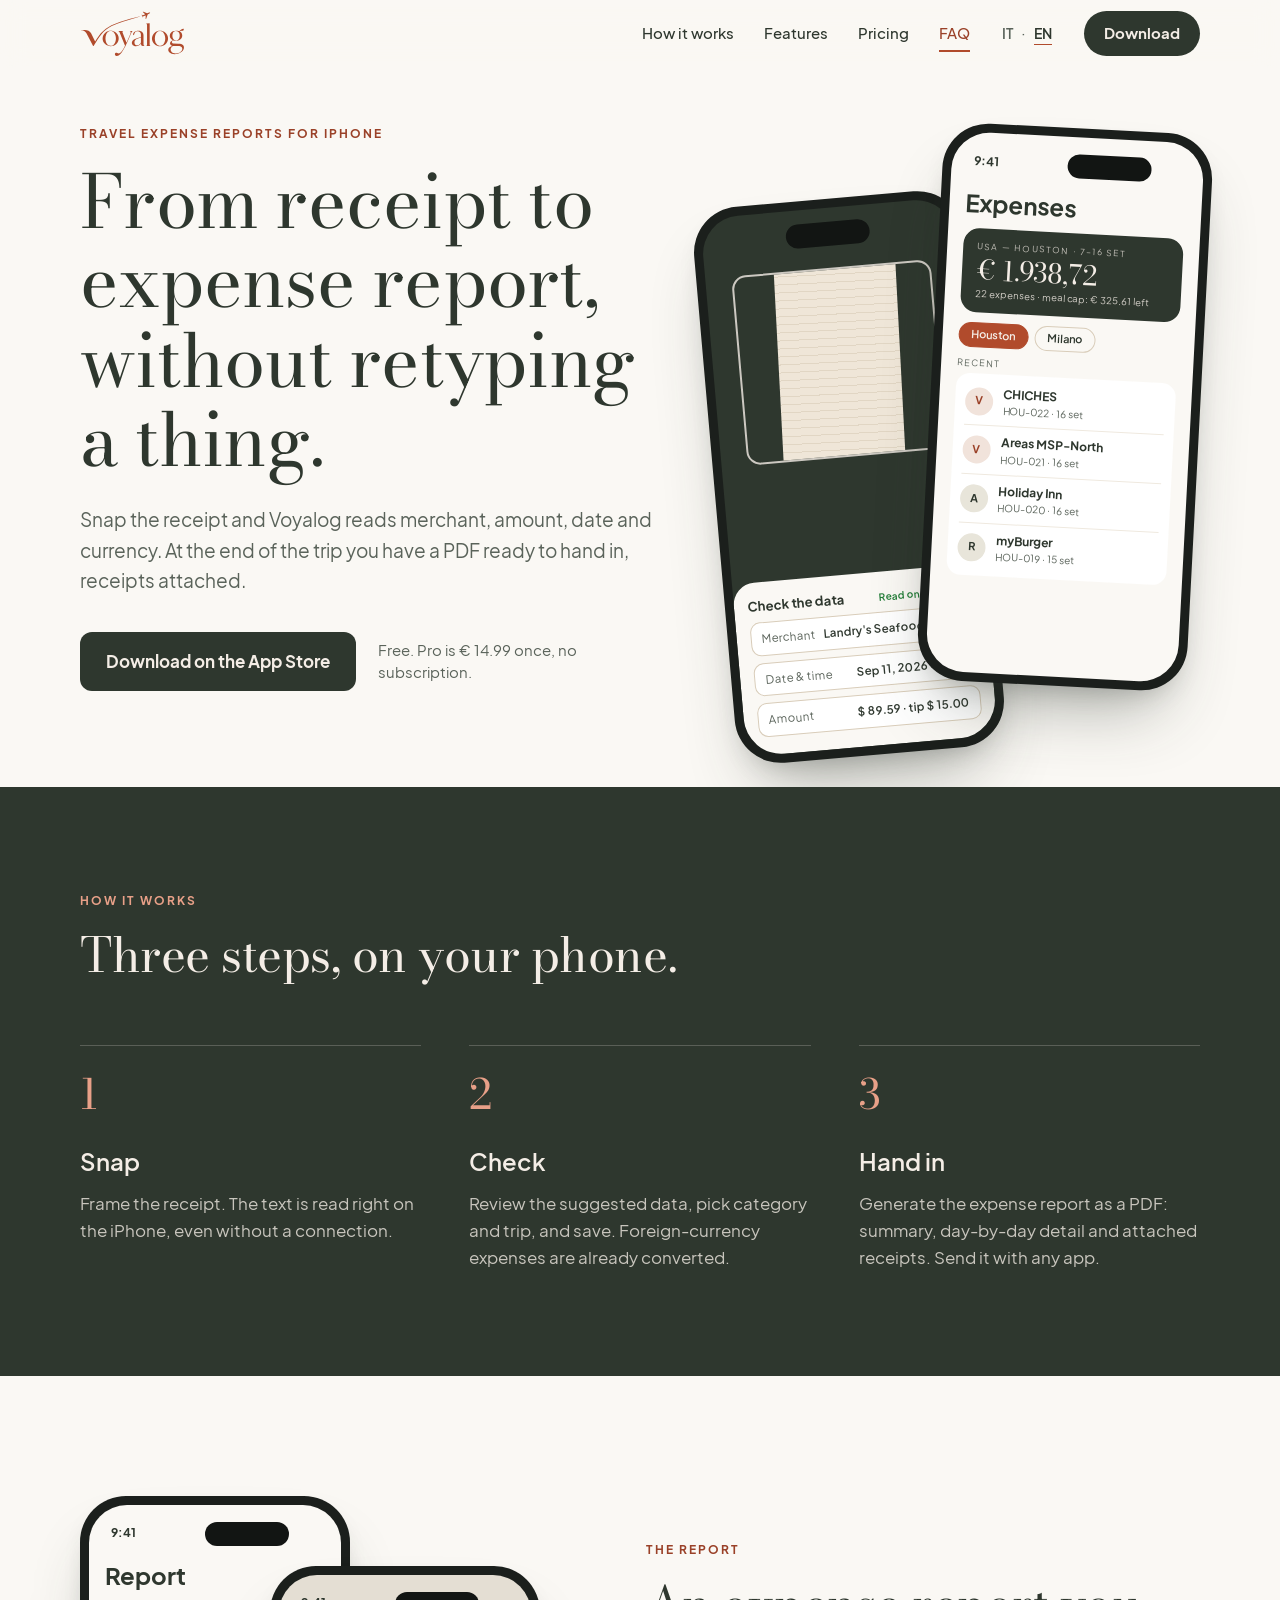
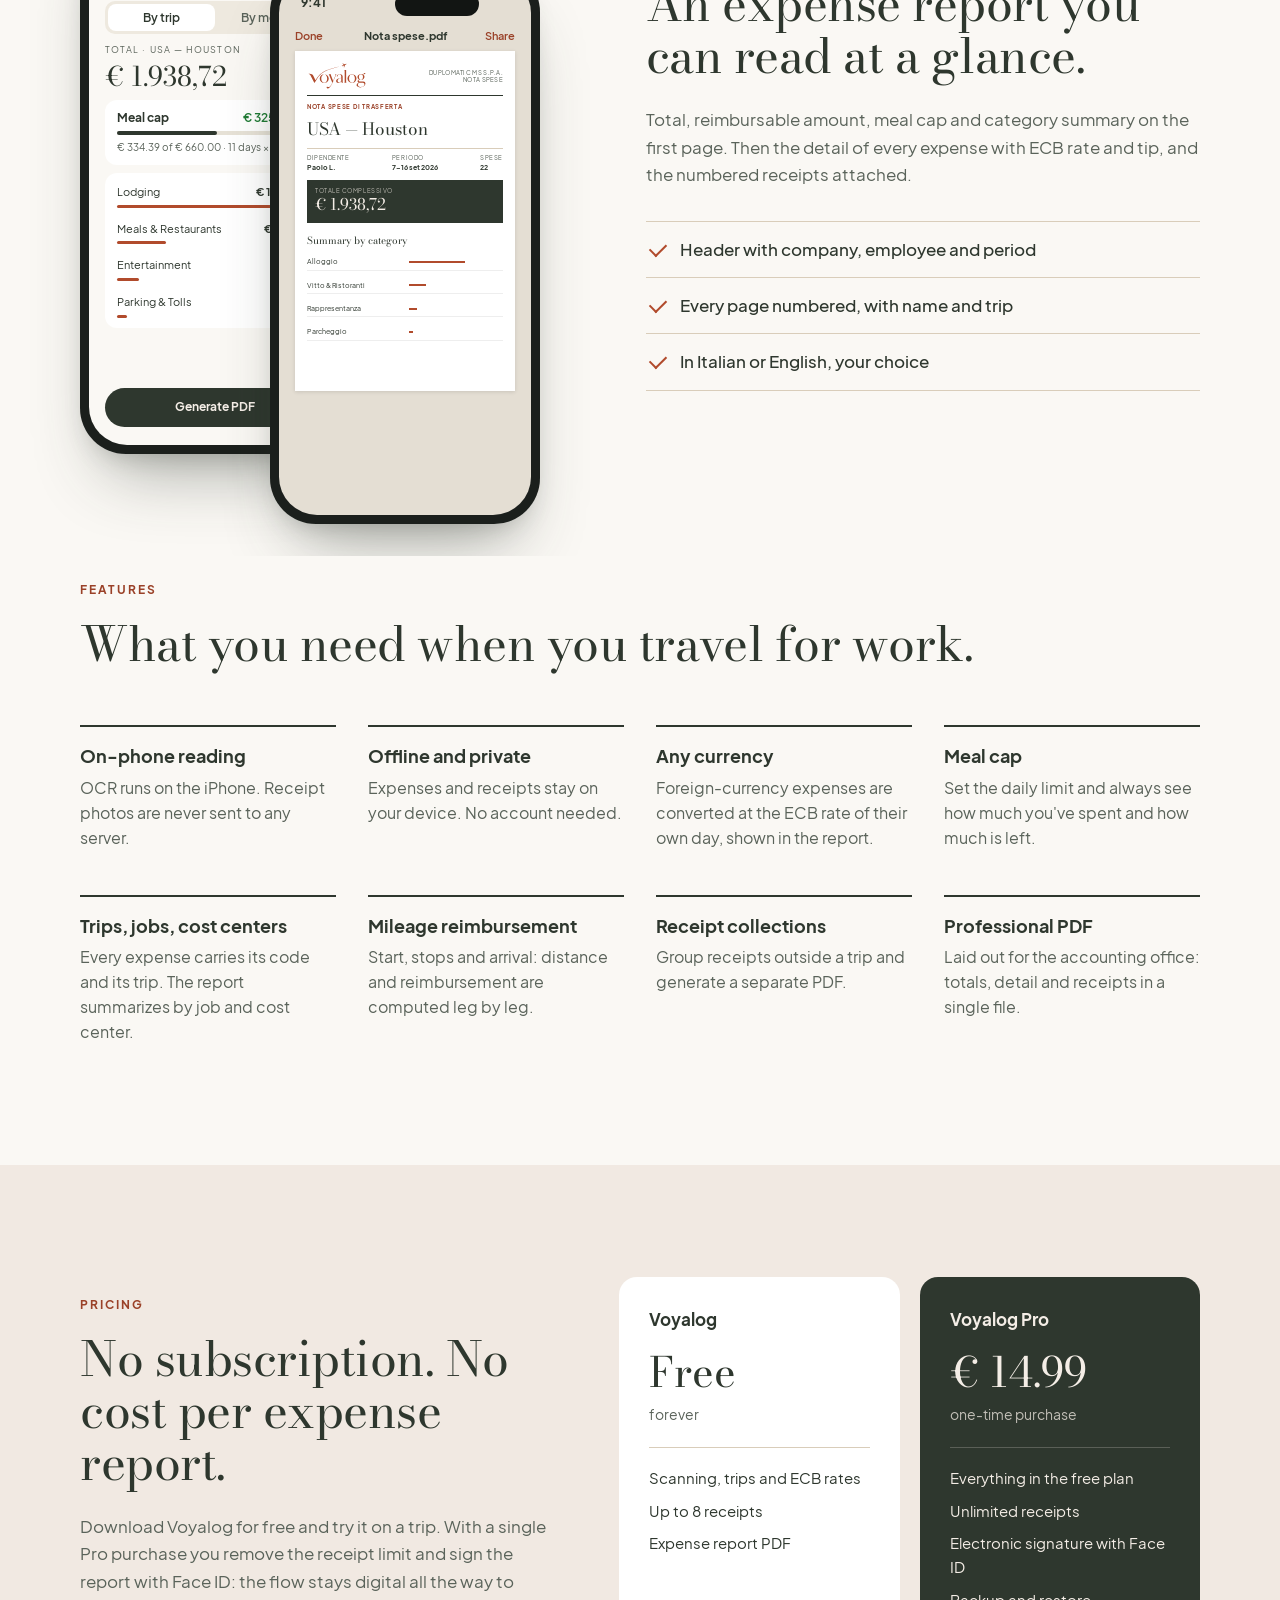
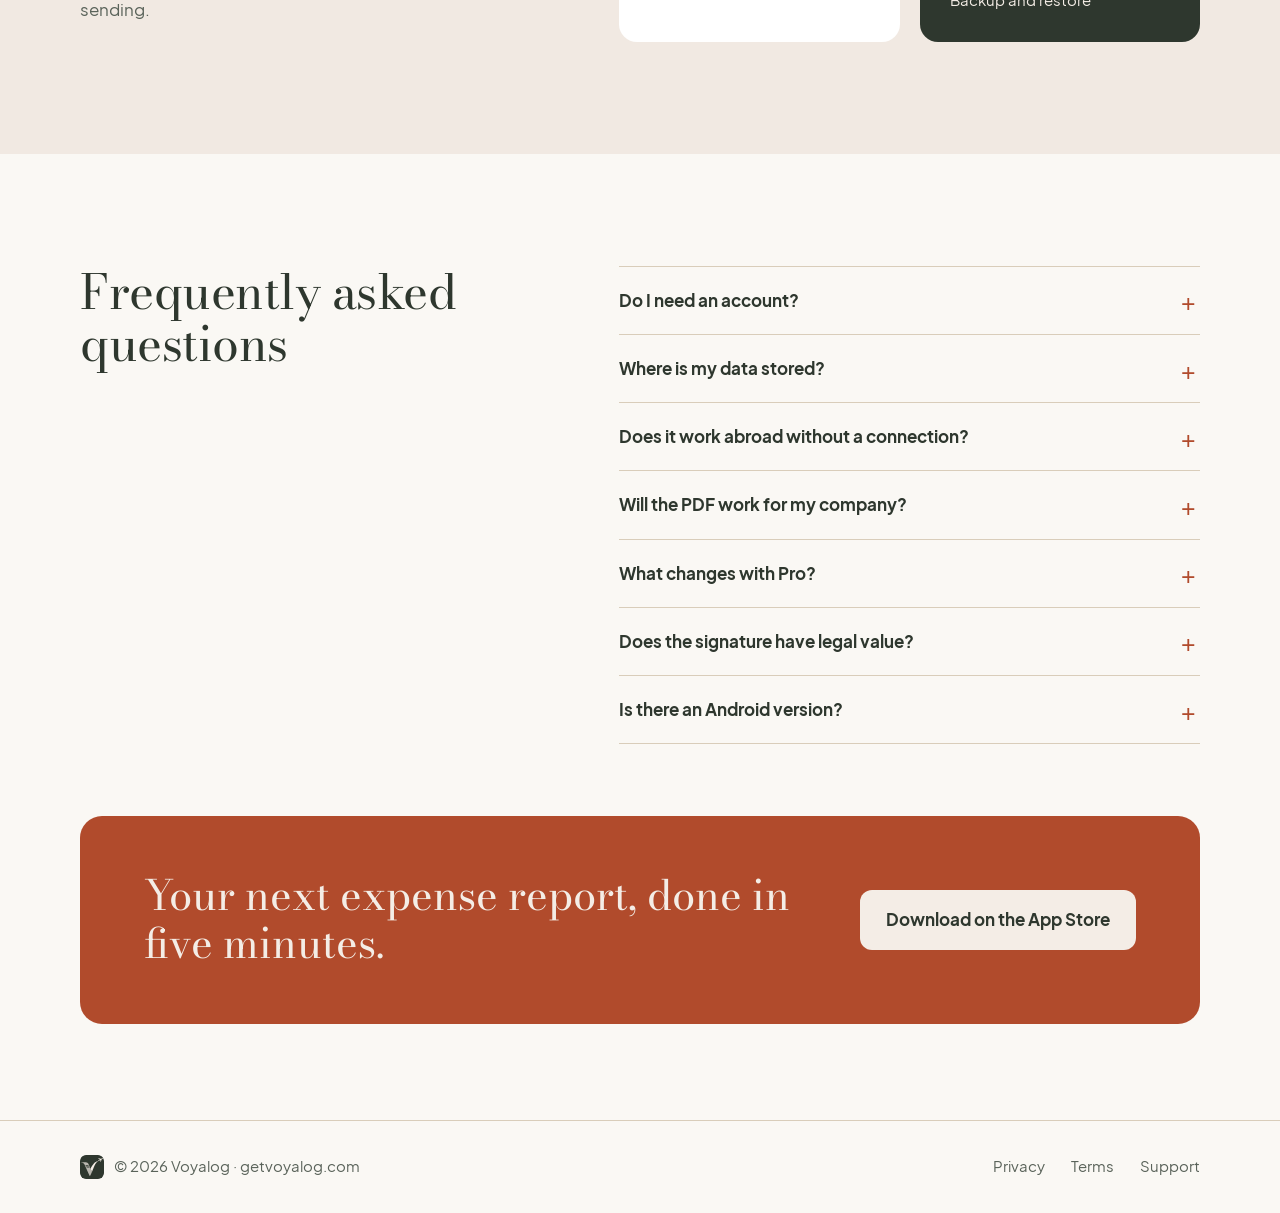
==== commit 175115f1: "feat: add the electronic signature to the Pro description The free plan no longer claims to have eve" ====
--- a/index.html
+++ b/index.html
@@ -174,7 +174,7 @@
     <div class="reveal">
       <p class="eyebrow" data-i18n="price.eyebrow">Prezzo</p>
       <h2 id="price-title" class="h2" data-i18n-html="price.title">Nessun abbonamento. Nessun costo per nota spese.</h2>
-      <p class="lead sm" data-i18n="price.lead">Scarichi Voyalog gratis, con tutte le funzioni. Quando ti servono più scontrini e il backup, sblocchi Pro con un solo acquisto e resta tuo.</p>
+      <p class="lead sm" data-i18n="price.lead">Scarichi Voyalog gratis e lo provi su una trasferta. Con un solo acquisto Pro togli il limite agli scontrini e firmi la nota con Face ID: il flusso resta digitale fino all'invio.</p>
     </div>
     <div class="plans">
       <article class="plan reveal">
@@ -182,7 +182,7 @@
         <p class="amount serif" data-i18n="price.free">Gratis</p>
         <p class="once" data-i18n="price.freeonce">per sempre</p>
         <ul>
-          <li data-i18n="price.f.all">Tutte le funzioni dell'app</li>
+          <li data-i18n="price.f.all">Scansione, trasferte e cambi BCE</li>
           <li data-i18n="price.f.limit">Fino a 8 scontrini</li>
           <li data-i18n="price.f.pdf">PDF nota spese</li>
         </ul>
@@ -194,6 +194,7 @@
         <ul>
           <li data-i18n="price.p.all">Tutto il piano gratuito</li>
           <li data-i18n="price.p.unl">Scontrini illimitati</li>
+          <li data-i18n="price.p.sig">Firma elettronica con Face ID</li>
           <li data-i18n="price.p.bk">Backup e ripristino</li>
         </ul>
       </article>
@@ -209,7 +210,8 @@
       <details><summary data-i18n="q2.q">Dove sono salvati i miei dati?</summary><p data-i18n="q2.a">Solo sul tuo iPhone: spese, foto e configurazione non passano da server nostri.</p></details>
       <details><summary data-i18n="q3.q">Funziona all'estero senza rete?</summary><p data-i18n="q3.a">Sì. Scansione e registrazione funzionano offline; i cambi BCE si aggiornano appena torni connesso.</p></details>
       <details><summary data-i18n="q4.q">Il PDF va bene per la mia azienda?</summary><p data-i18n="q4.a">Riporta azienda, dipendente, periodo, commesse e centri di costo, con gli scontrini allegati. Lo consegni così com'è.</p></details>
-      <details><summary data-i18n="q6.q">Cosa cambia con Pro?</summary><p data-i18n="q6.a">La versione gratuita ha tutte le funzioni, fino a 8 scontrini. Pro, a € 14,99 una tantum, toglie il limite e aggiunge backup e ripristino.</p></details>
+      <details><summary data-i18n="q6.q">Cosa cambia con Pro?</summary><p data-i18n="q6.a">La versione gratuita registra fino a 8 scontrini, con scansione, trasferte, cambi e PDF. Pro, a € 14,99 una tantum, toglie il limite e aggiunge la firma elettronica con Face ID, il backup e il ripristino.</p></details>
+      <details><summary data-i18n="q7.q">La firma ha valore legale?</summary><p data-i18n="q7.a">È una firma di tracciabilità interna: lega nome, luogo, data e ora della firma al contenuto della nota, e il PDF resta verificabile. Non è una firma elettronica qualificata né ha una marca temporale certificata: se la tua azienda lo richiede, usa il suo sistema.</p></details>
       <details><summary data-i18n="q5.q">C'è una versione Android?</summary><p data-i18n="q5.a">Per ora Voyalog è disponibile solo per iPhone.</p></details>
     </div>
   </div>
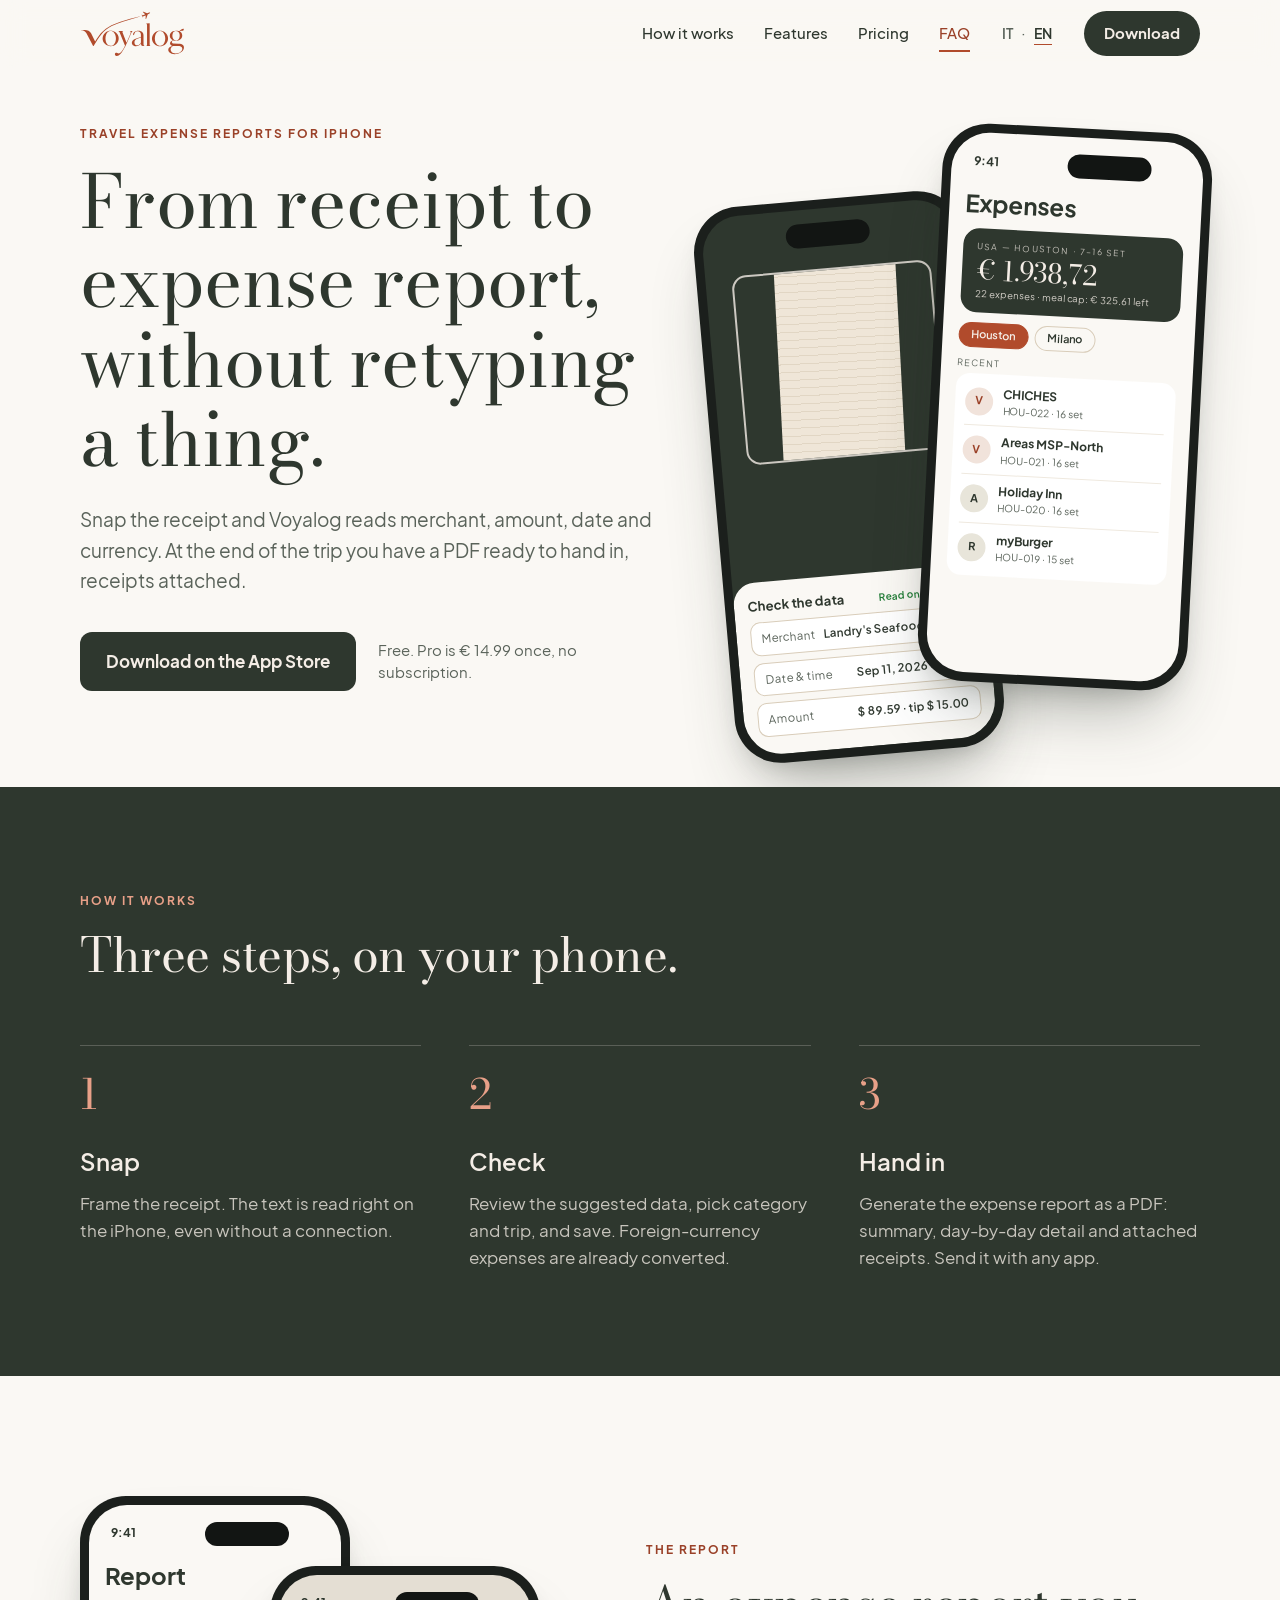
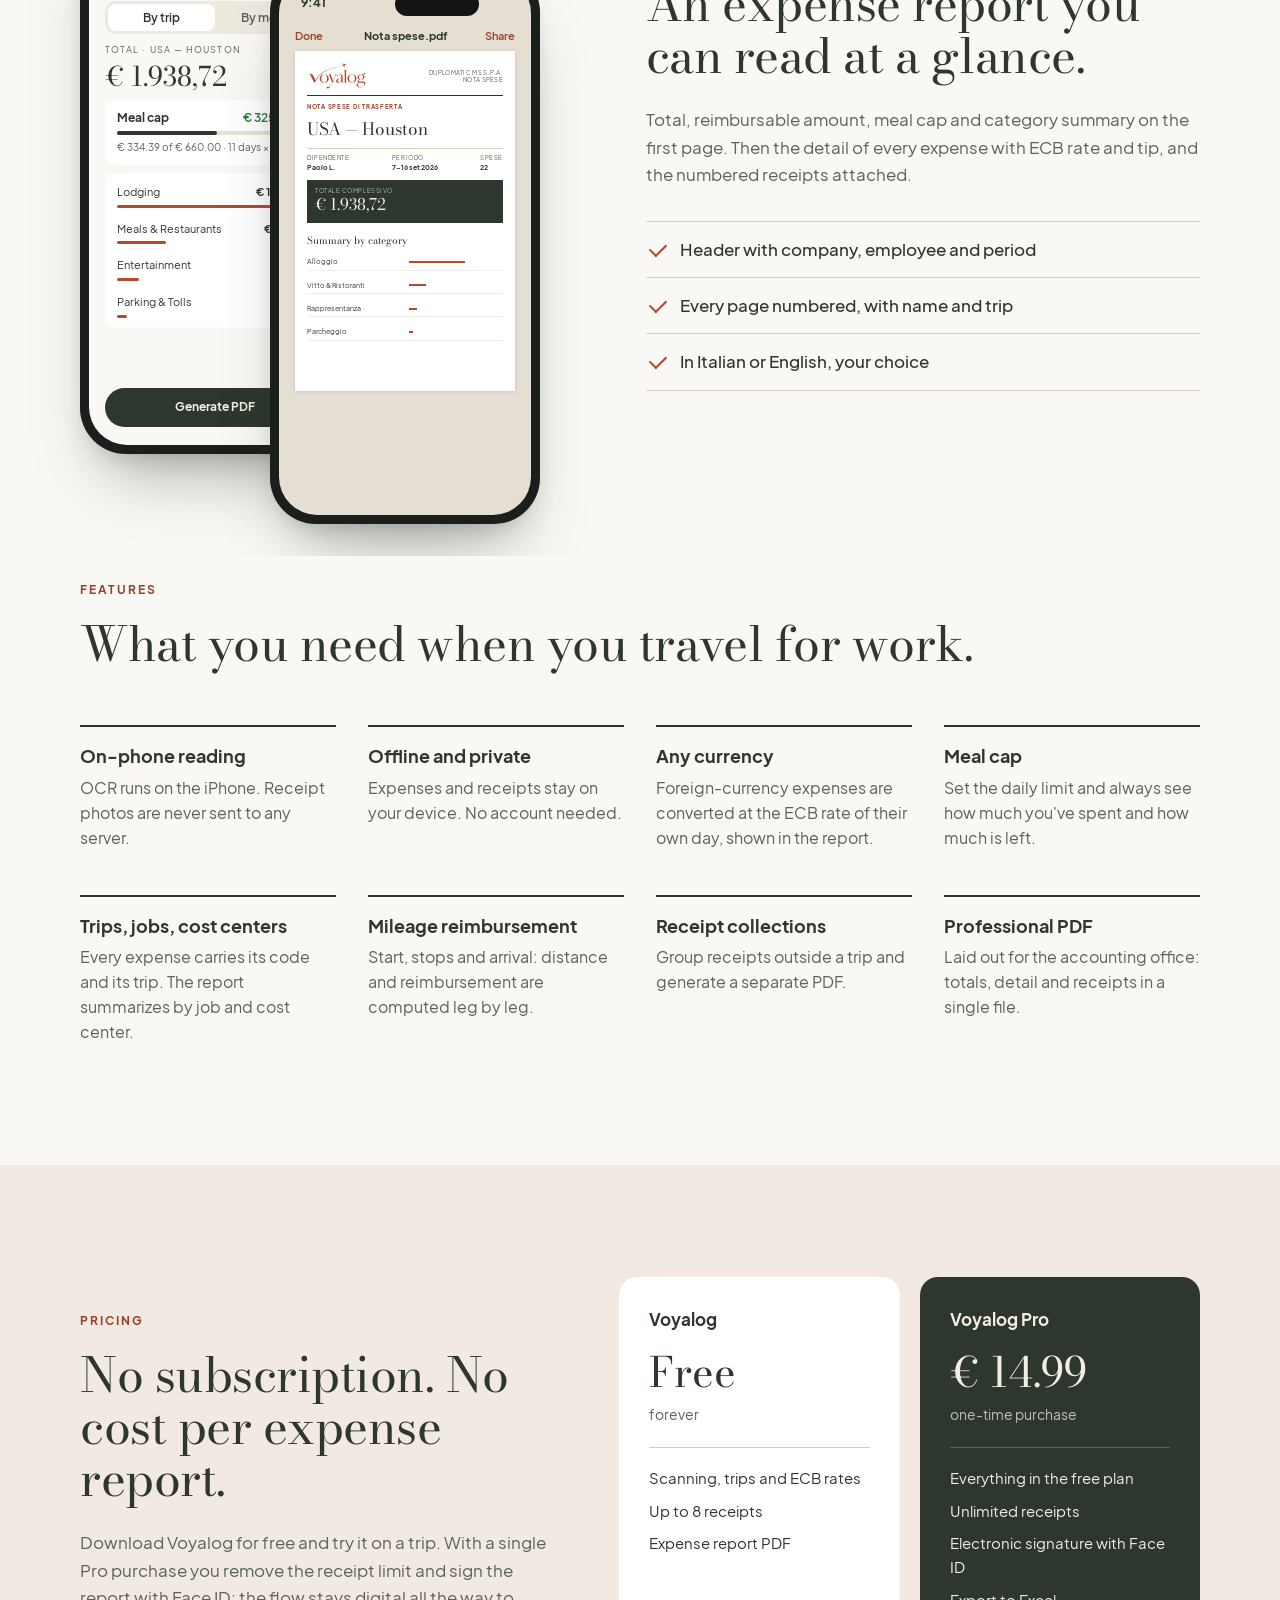
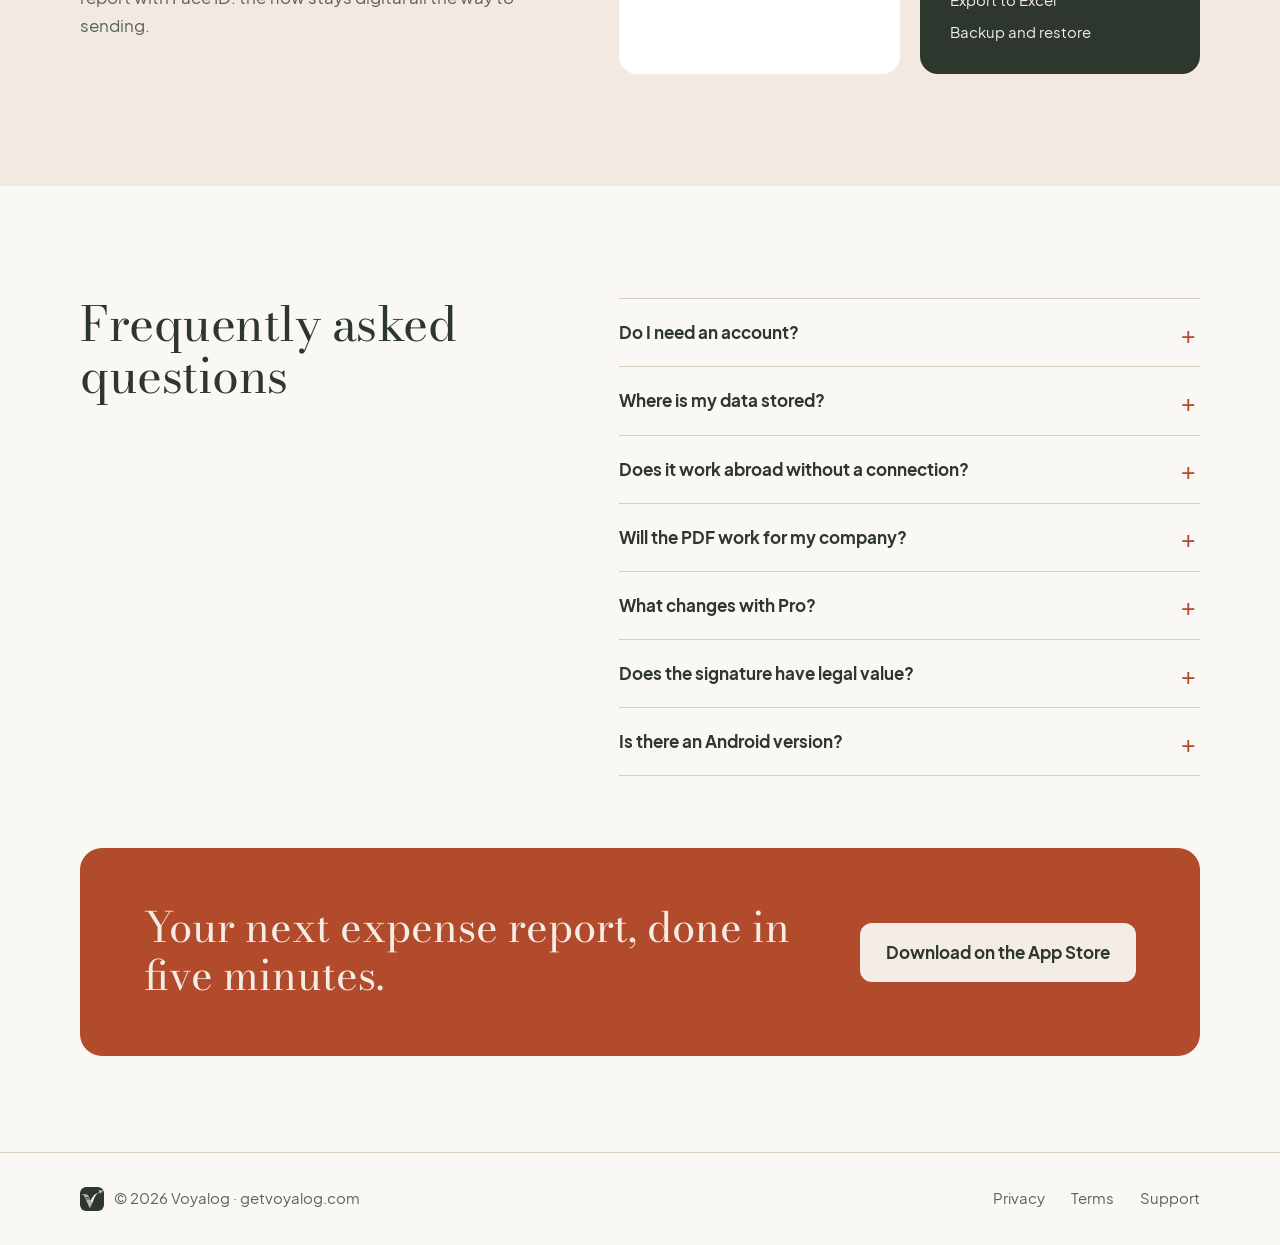
==== commit 2b64ccd7: "feat: add the Excel export to the Pro description Co-Authored-By: Claude Sonnet 5.5 <noreply@anthrop" ====
--- a/index.html
+++ b/index.html
@@ -195,6 +195,7 @@
           <li data-i18n="price.p.all">Tutto il piano gratuito</li>
           <li data-i18n="price.p.unl">Scontrini illimitati</li>
           <li data-i18n="price.p.sig">Firma elettronica con Face ID</li>
+          <li data-i18n="price.p.xls">Esportazione in Excel</li>
           <li data-i18n="price.p.bk">Backup e ripristino</li>
         </ul>
       </article>
@@ -210,7 +211,7 @@
       <details><summary data-i18n="q2.q">Dove sono salvati i miei dati?</summary><p data-i18n="q2.a">Solo sul tuo iPhone: spese, foto e configurazione non passano da server nostri.</p></details>
       <details><summary data-i18n="q3.q">Funziona all'estero senza rete?</summary><p data-i18n="q3.a">Sì. Scansione e registrazione funzionano offline; i cambi BCE si aggiornano appena torni connesso.</p></details>
       <details><summary data-i18n="q4.q">Il PDF va bene per la mia azienda?</summary><p data-i18n="q4.a">Riporta azienda, dipendente, periodo, commesse e centri di costo, con gli scontrini allegati. Lo consegni così com'è.</p></details>
-      <details><summary data-i18n="q6.q">Cosa cambia con Pro?</summary><p data-i18n="q6.a">La versione gratuita registra fino a 8 scontrini, con scansione, trasferte, cambi e PDF. Pro, a € 14,99 una tantum, toglie il limite e aggiunge la firma elettronica con Face ID, il backup e il ripristino.</p></details>
+      <details><summary data-i18n="q6.q">Cosa cambia con Pro?</summary><p data-i18n="q6.a">La versione gratuita registra fino a 8 scontrini, con scansione, trasferte, cambi e PDF. Pro, a € 14,99 una tantum, toglie il limite e aggiunge la firma elettronica con Face ID, l'esportazione in Excel, il backup e il ripristino.</p></details>
       <details><summary data-i18n="q7.q">La firma ha valore legale?</summary><p data-i18n="q7.a">È una firma di tracciabilità interna: lega nome, luogo, data e ora della firma al contenuto della nota, e il PDF resta verificabile. Non è una firma elettronica qualificata né ha una marca temporale certificata: se la tua azienda lo richiede, usa il suo sistema.</p></details>
       <details><summary data-i18n="q5.q">C'è una versione Android?</summary><p data-i18n="q5.a">Per ora Voyalog è disponibile solo per iPhone.</p></details>
     </div>
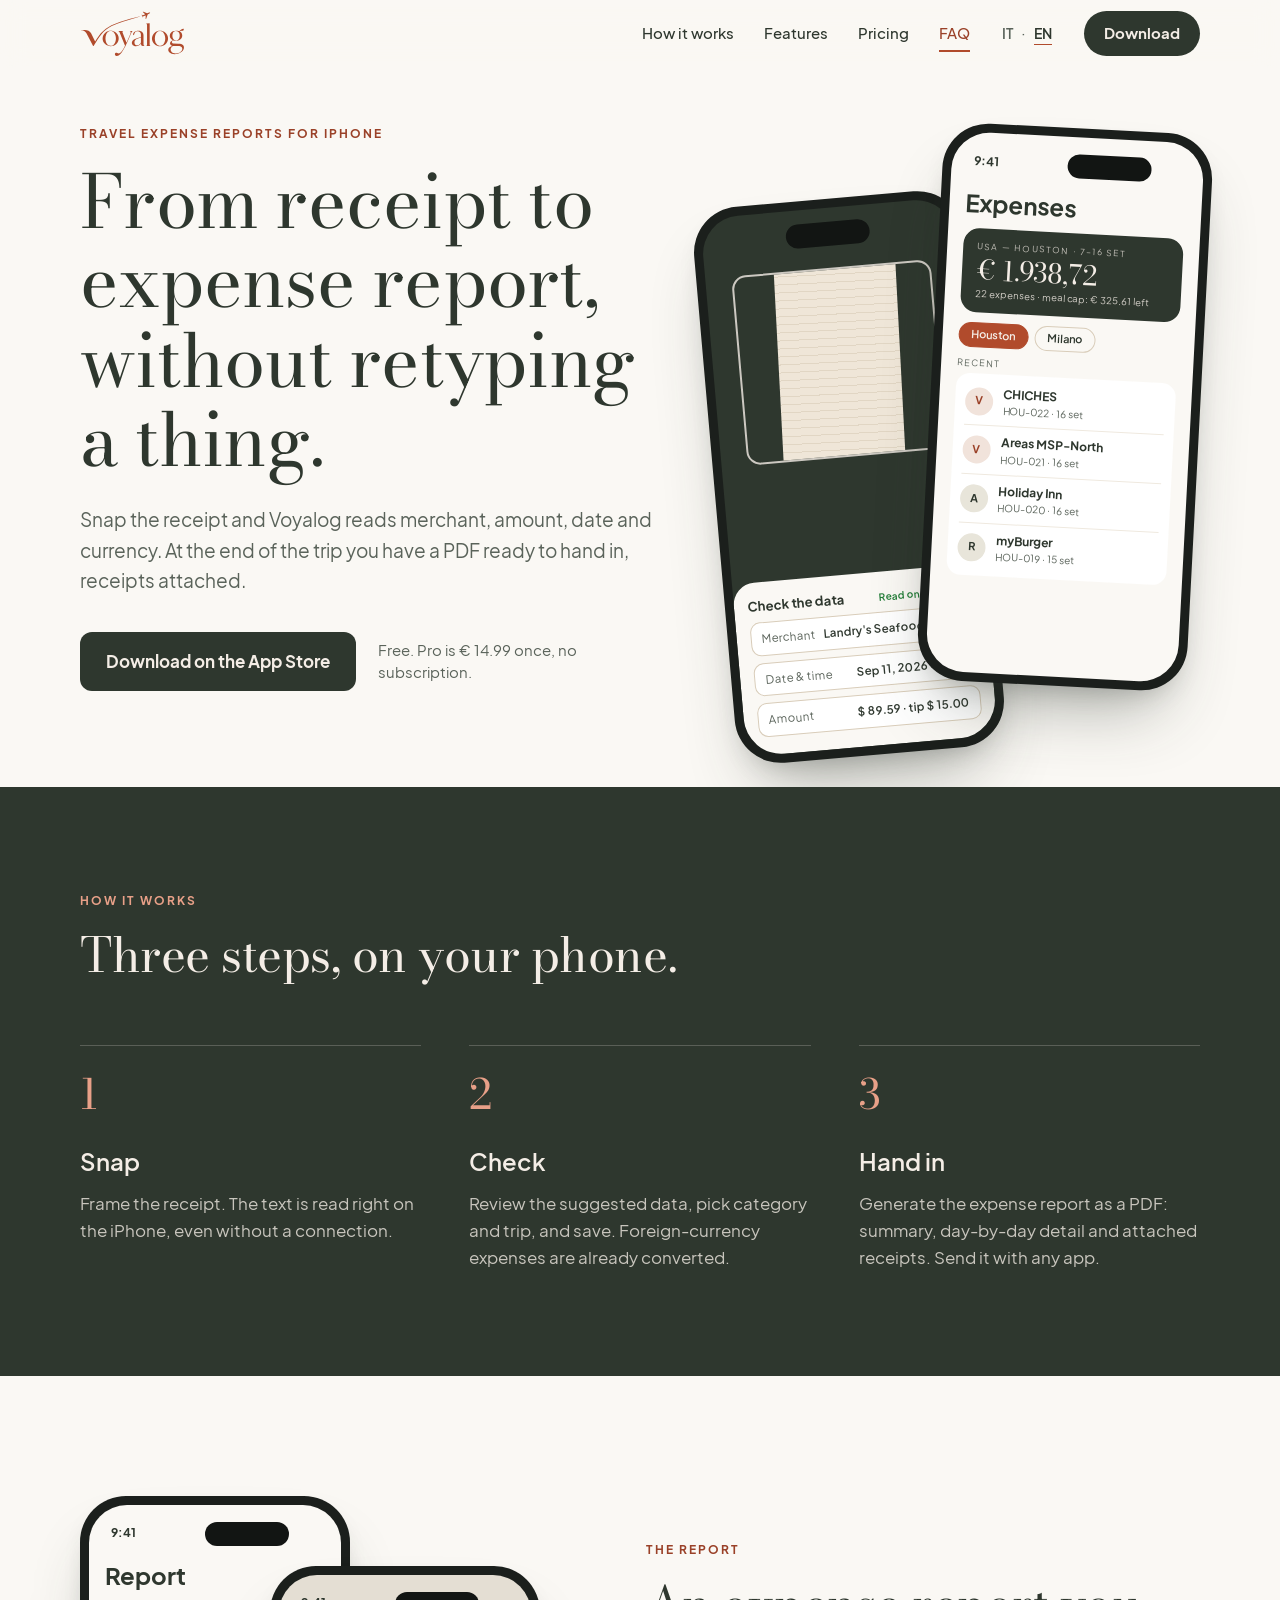
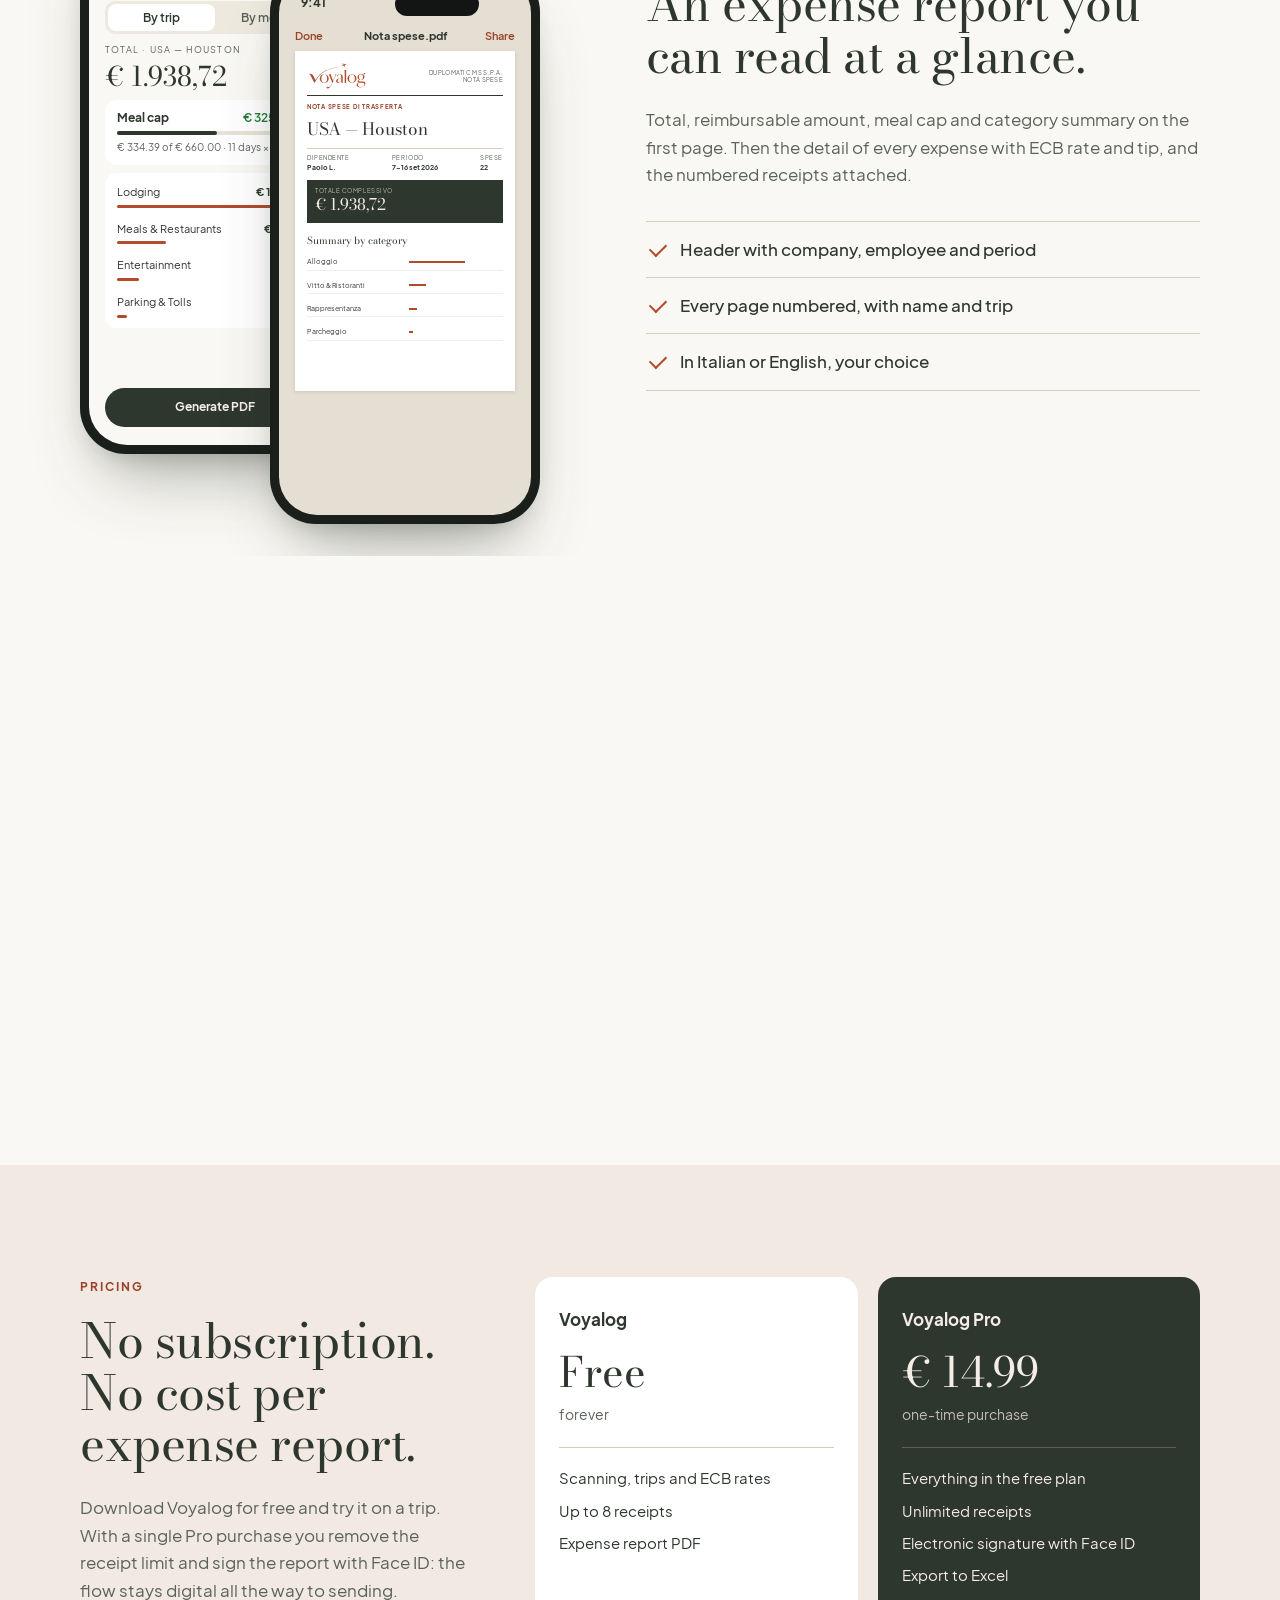
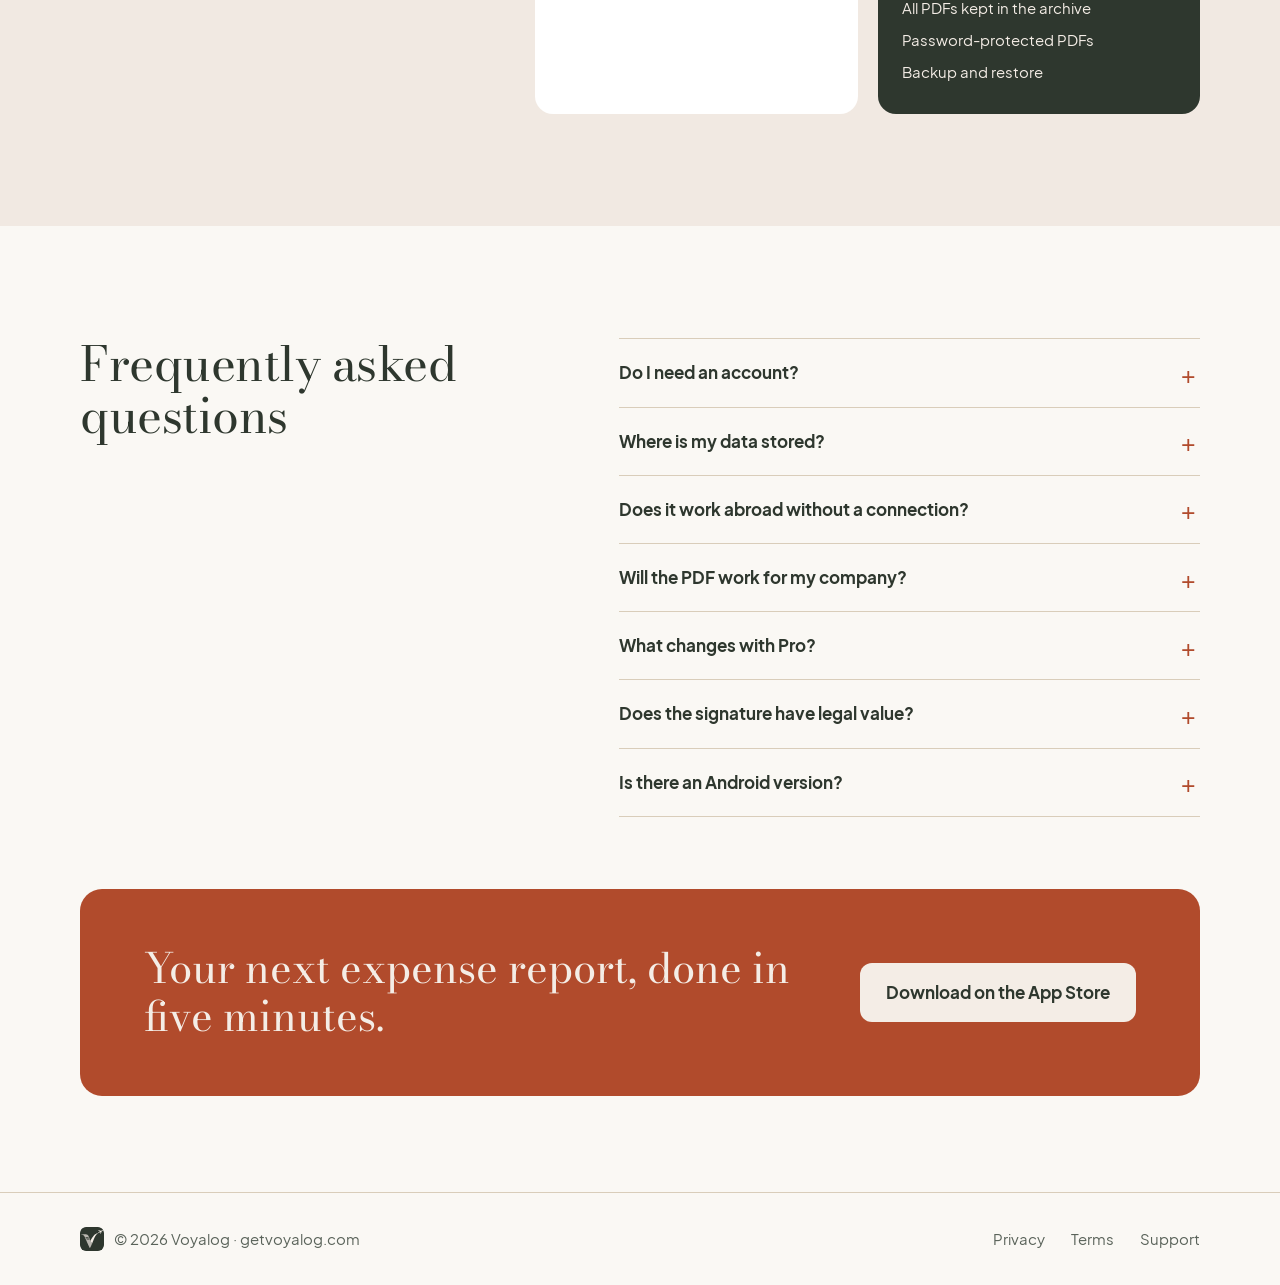
==== commit b7e9b1b3: "feat: complete the Pro list (PDF archive, password-protected PDFs) and widen the price cards Face ID" ====
--- a/index.html
+++ b/index.html
@@ -7,9 +7,9 @@
 <meta name="description" content="Fotografa lo scontrino e Voyalog legge esercente, importo, data e valuta. A fine trasferta hai un PDF pronto da consegnare. Gratis, nessun abbonamento.">
 <meta name="theme-color" content="#FAF8F4">
 <link rel="icon" type="image/png" href="assets/favicon.png">
-<link rel="stylesheet" href="style.css">
+<link rel="stylesheet" href="style.css?v=20261004e">
 <script>document.documentElement.classList.add("js");</script>
-<script src="script.js" defer></script>
+<script src="script.js?v=20261004e" defer></script>
 </head>
 <body>
 
@@ -174,7 +174,7 @@
     <div class="reveal">
       <p class="eyebrow" data-i18n="price.eyebrow">Prezzo</p>
       <h2 id="price-title" class="h2" data-i18n-html="price.title">Nessun abbonamento. Nessun costo per nota spese.</h2>
-      <p class="lead sm" data-i18n="price.lead">Scarichi Voyalog gratis e lo provi su una trasferta. Con un solo acquisto Pro togli il limite agli scontrini e firmi la nota con Face ID: il flusso resta digitale fino all'invio.</p>
+      <p class="lead sm" data-i18n="price.lead">Scarichi Voyalog gratis e lo provi su una trasferta. Con un solo acquisto Pro togli il limite agli scontrini e firmi la nota con Face ID: il flusso resta digitale fino all'invio.</p>
     </div>
     <div class="plans">
       <article class="plan reveal">
@@ -194,8 +194,10 @@
         <ul>
           <li data-i18n="price.p.all">Tutto il piano gratuito</li>
           <li data-i18n="price.p.unl">Scontrini illimitati</li>
-          <li data-i18n="price.p.sig">Firma elettronica con Face ID</li>
+          <li data-i18n="price.p.sig">Firma elettronica con Face ID</li>
           <li data-i18n="price.p.xls">Esportazione in Excel</li>
+          <li data-i18n="price.p.pdf">Tutti i PDF in archivio</li>
+          <li data-i18n="price.p.enc">PDF protetti da password</li>
           <li data-i18n="price.p.bk">Backup e ripristino</li>
         </ul>
       </article>
@@ -211,7 +213,7 @@
       <details><summary data-i18n="q2.q">Dove sono salvati i miei dati?</summary><p data-i18n="q2.a">Solo sul tuo iPhone: spese, foto e configurazione non passano da server nostri.</p></details>
       <details><summary data-i18n="q3.q">Funziona all'estero senza rete?</summary><p data-i18n="q3.a">Sì. Scansione e registrazione funzionano offline; i cambi BCE si aggiornano appena torni connesso.</p></details>
       <details><summary data-i18n="q4.q">Il PDF va bene per la mia azienda?</summary><p data-i18n="q4.a">Riporta azienda, dipendente, periodo, commesse e centri di costo, con gli scontrini allegati. Lo consegni così com'è.</p></details>
-      <details><summary data-i18n="q6.q">Cosa cambia con Pro?</summary><p data-i18n="q6.a">La versione gratuita registra fino a 8 scontrini, con scansione, trasferte, cambi e PDF. Pro, a € 14,99 una tantum, toglie il limite e aggiunge la firma elettronica con Face ID, l'esportazione in Excel, il backup e il ripristino.</p></details>
+      <details><summary data-i18n="q6.q">Cosa cambia con Pro?</summary><p data-i18n="q6.a">La versione gratuita registra fino a 8 scontrini e conserva un PDF alla volta. Pro, a € 14,99 una tantum, toglie i limiti e aggiunge la firma elettronica con Face ID, l'esportazione in Excel, tutti i PDF in archivio, i PDF protetti da password, il backup e il ripristino.</p></details>
       <details><summary data-i18n="q7.q">La firma ha valore legale?</summary><p data-i18n="q7.a">È una firma di tracciabilità interna: lega nome, luogo, data e ora della firma al contenuto della nota, e il PDF resta verificabile. Non è una firma elettronica qualificata né ha una marca temporale certificata: se la tua azienda lo richiede, usa il suo sistema.</p></details>
       <details><summary data-i18n="q5.q">C'è una versione Android?</summary><p data-i18n="q5.a">Per ora Voyalog è disponibile solo per iPhone.</p></details>
     </div>
--- a/style.css
+++ b/style.css
@@ -174,9 +174,9 @@
 
 /* price */
 .price { background: var(--bg-warm); padding: 112px 0; }
-.price-grid { display: grid; grid-template-columns: 0.9fr 1.1fr; gap: 64px; align-items: center; }
-.plans { display: grid; grid-template-columns: 1fr 1fr; gap: 20px; }
-.plan { background: #fff; border-radius: 18px; padding: 30px; }
+.price-grid { display: grid; grid-template-columns: 0.75fr 1.25fr; gap: 56px; align-items: start; }
+.plans { display: grid; grid-template-columns: 1fr 1fr; gap: 20px; align-items: stretch; }
+.plan { background: #fff; border-radius: 18px; padding: 30px 24px; }
 .plan h3 { font-size: 1.05rem; font-weight: 700; }
 .plan .amount { font-size: 2.6rem; line-height: 1.2; margin: 14px 0 6px; }
 .plan .once { font-size: 0.85rem; color: var(--muted); }
@@ -221,6 +221,10 @@
 }
 
 /* responsive */
+@media (max-width: 1100px) {
+  .price-grid { grid-template-columns: 1fr; gap: 36px; }
+  .plans { max-width: 760px; }
+}
 @media (max-width: 960px) {
   .hero-grid, .report-grid, .price-grid, .faq-grid { grid-template-columns: 1fr; }
   .hero-phones { height: 520px; max-width: 520px; margin-inline: auto; width: 100%; }
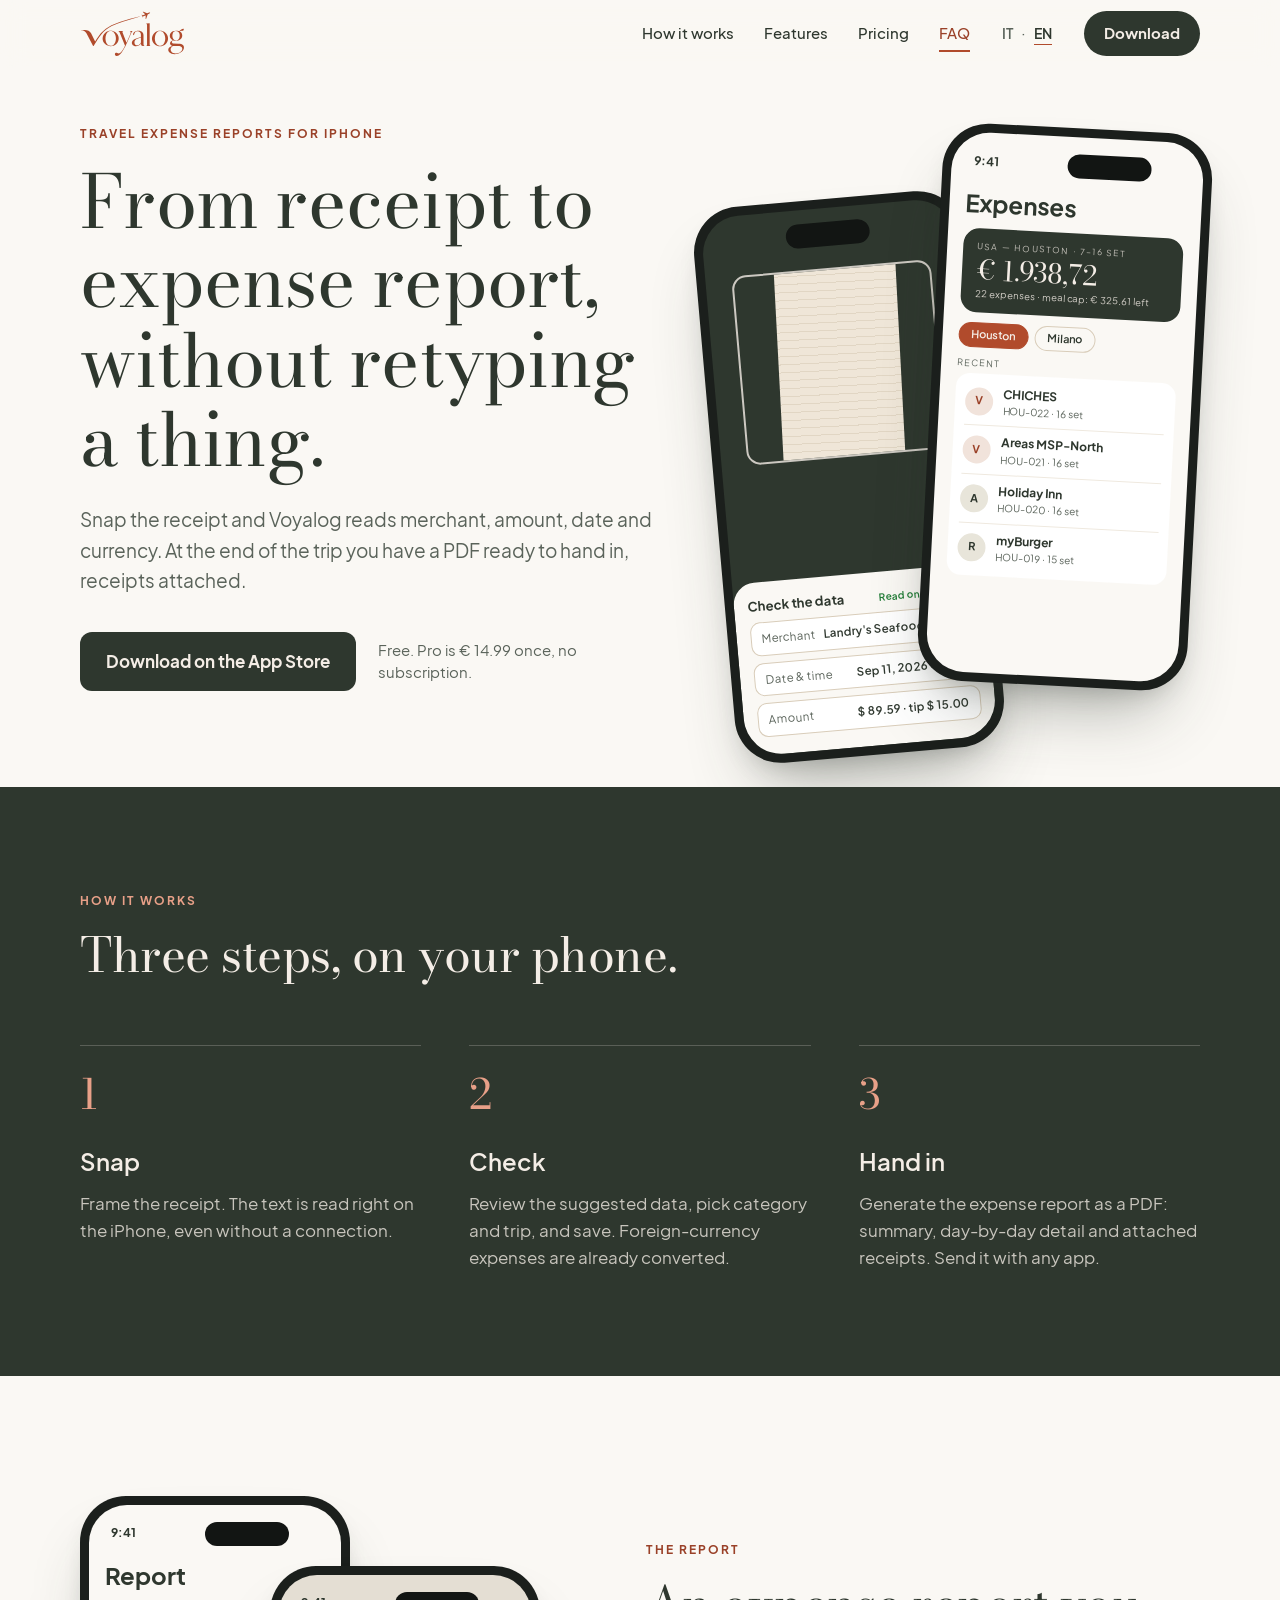
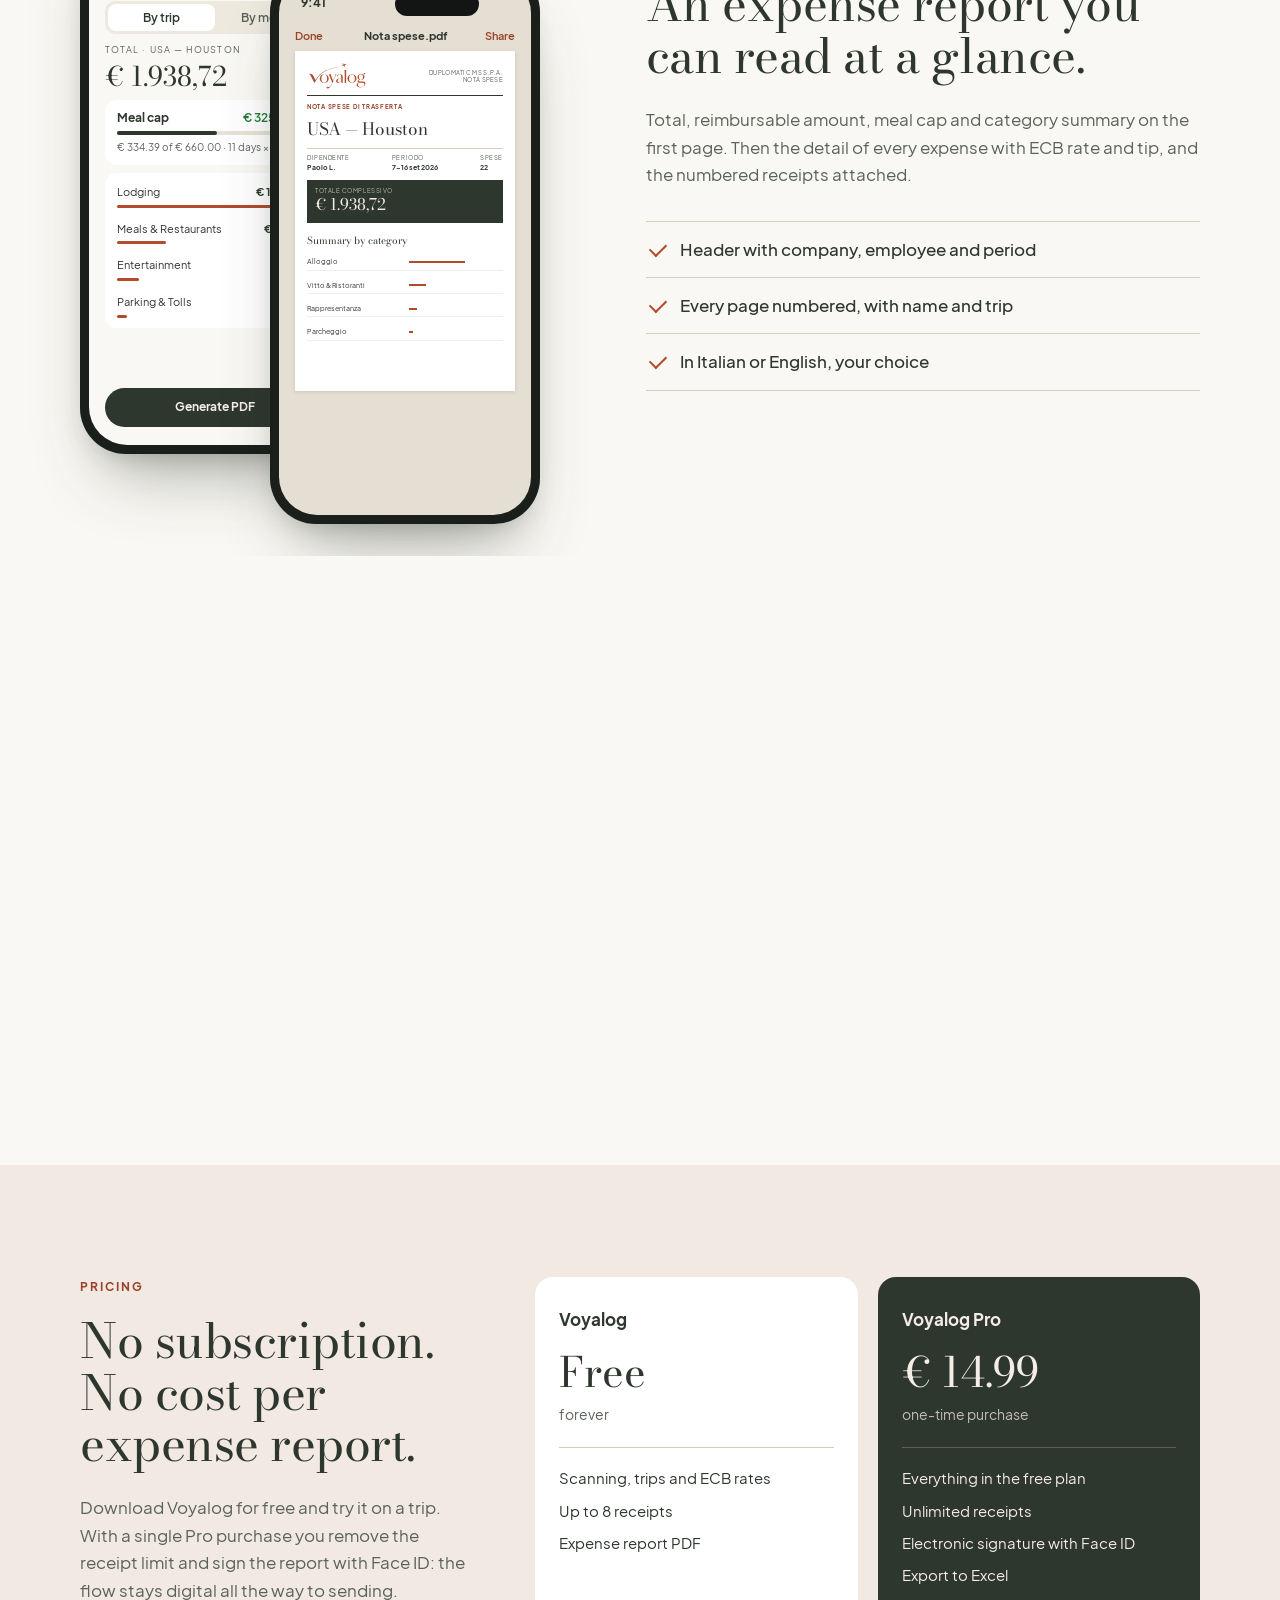
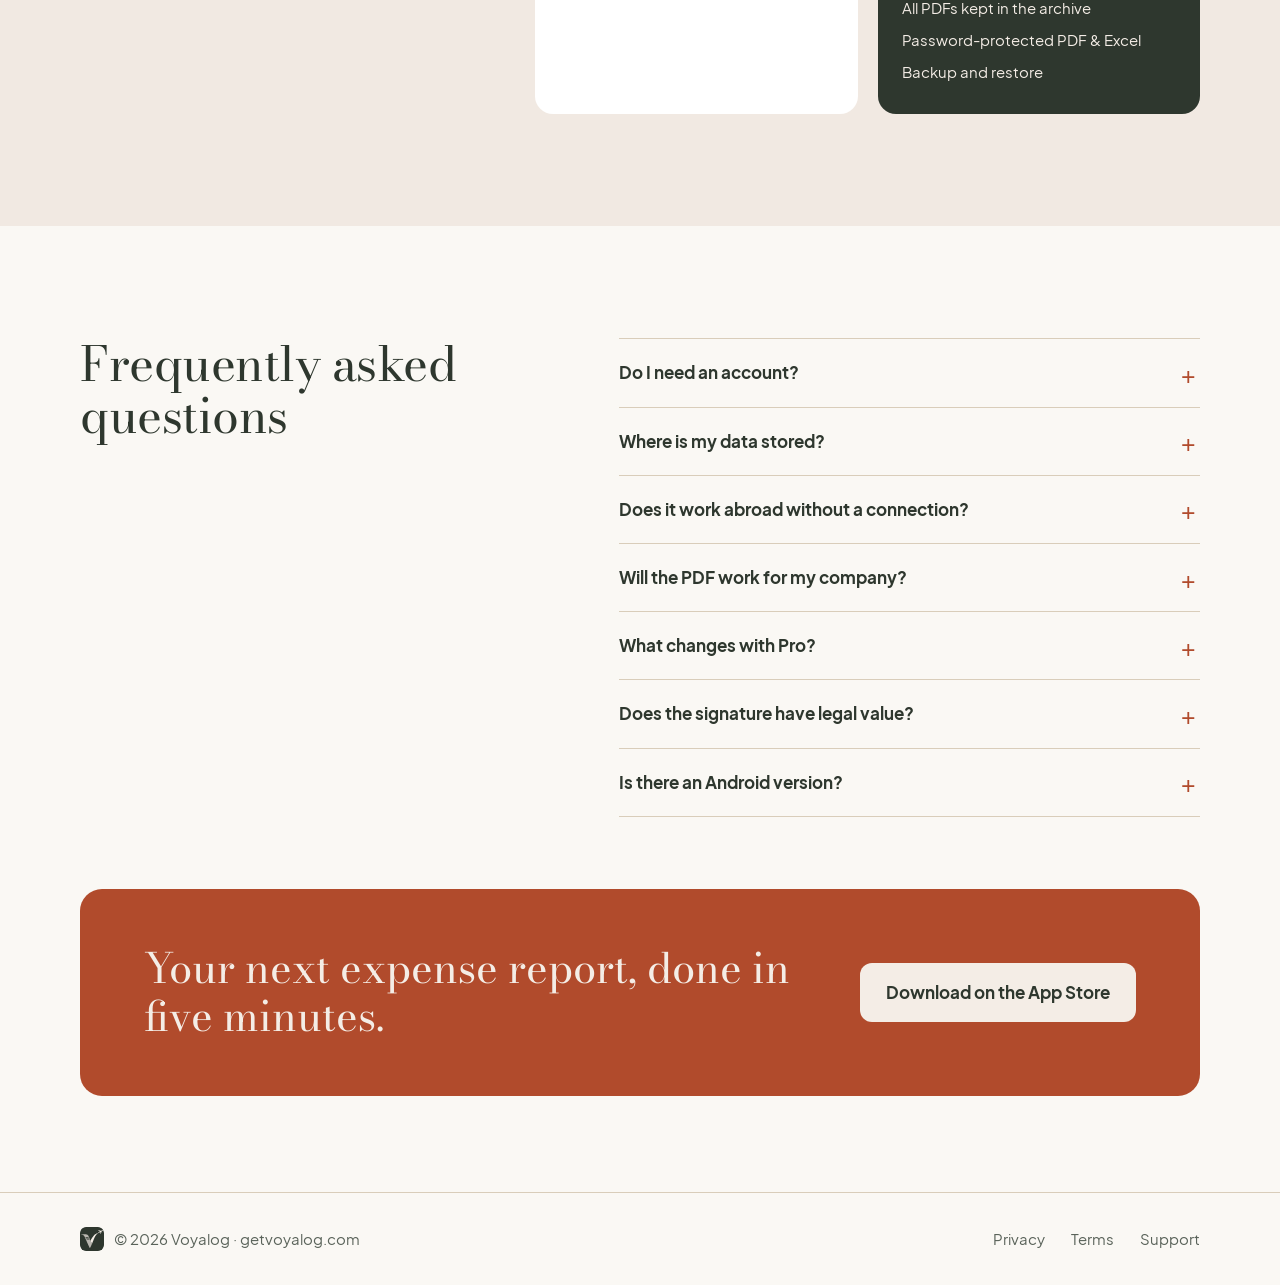
==== commit 9996312a: "fix: say PDF and Excel files are password-protected Co-Authored-By: Claude Sonnet 5.5 <noreply@anthr" ====
--- a/index.html
+++ b/index.html
@@ -7,9 +7,9 @@
 <meta name="description" content="Fotografa lo scontrino e Voyalog legge esercente, importo, data e valuta. A fine trasferta hai un PDF pronto da consegnare. Gratis, nessun abbonamento.">
 <meta name="theme-color" content="#FAF8F4">
 <link rel="icon" type="image/png" href="assets/favicon.png">
-<link rel="stylesheet" href="style.css?v=20261004e">
+<link rel="stylesheet" href="style.css?v=20261004g">
 <script>document.documentElement.classList.add("js");</script>
-<script src="script.js?v=20261004e" defer></script>
+<script src="script.js?v=20261004g" defer></script>
 </head>
 <body>
 
@@ -197,7 +197,7 @@
           <li data-i18n="price.p.sig">Firma elettronica con Face ID</li>
           <li data-i18n="price.p.xls">Esportazione in Excel</li>
           <li data-i18n="price.p.pdf">Tutti i PDF in archivio</li>
-          <li data-i18n="price.p.enc">PDF protetti da password</li>
+          <li data-i18n="price.p.enc">PDF e Excel protetti da password</li>
           <li data-i18n="price.p.bk">Backup e ripristino</li>
         </ul>
       </article>
@@ -213,7 +213,7 @@
       <details><summary data-i18n="q2.q">Dove sono salvati i miei dati?</summary><p data-i18n="q2.a">Solo sul tuo iPhone: spese, foto e configurazione non passano da server nostri.</p></details>
       <details><summary data-i18n="q3.q">Funziona all'estero senza rete?</summary><p data-i18n="q3.a">Sì. Scansione e registrazione funzionano offline; i cambi BCE si aggiornano appena torni connesso.</p></details>
       <details><summary data-i18n="q4.q">Il PDF va bene per la mia azienda?</summary><p data-i18n="q4.a">Riporta azienda, dipendente, periodo, commesse e centri di costo, con gli scontrini allegati. Lo consegni così com'è.</p></details>
-      <details><summary data-i18n="q6.q">Cosa cambia con Pro?</summary><p data-i18n="q6.a">La versione gratuita registra fino a 8 scontrini e conserva un PDF alla volta. Pro, a € 14,99 una tantum, toglie i limiti e aggiunge la firma elettronica con Face ID, l'esportazione in Excel, tutti i PDF in archivio, i PDF protetti da password, il backup e il ripristino.</p></details>
+      <details><summary data-i18n="q6.q">Cosa cambia con Pro?</summary><p data-i18n="q6.a">La versione gratuita registra fino a 8 scontrini e conserva un PDF alla volta. Pro, a € 14,99 una tantum, toglie i limiti e aggiunge la firma elettronica con Face ID, l'esportazione in Excel, tutti i PDF in archivio, i PDF e gli Excel protetti da password, il backup e il ripristino.</p></details>
       <details><summary data-i18n="q7.q">La firma ha valore legale?</summary><p data-i18n="q7.a">È una firma di tracciabilità interna: lega nome, luogo, data e ora della firma al contenuto della nota, e il PDF resta verificabile. Non è una firma elettronica qualificata né ha una marca temporale certificata: se la tua azienda lo richiede, usa il suo sistema.</p></details>
       <details><summary data-i18n="q5.q">C'è una versione Android?</summary><p data-i18n="q5.a">Per ora Voyalog è disponibile solo per iPhone.</p></details>
     </div>
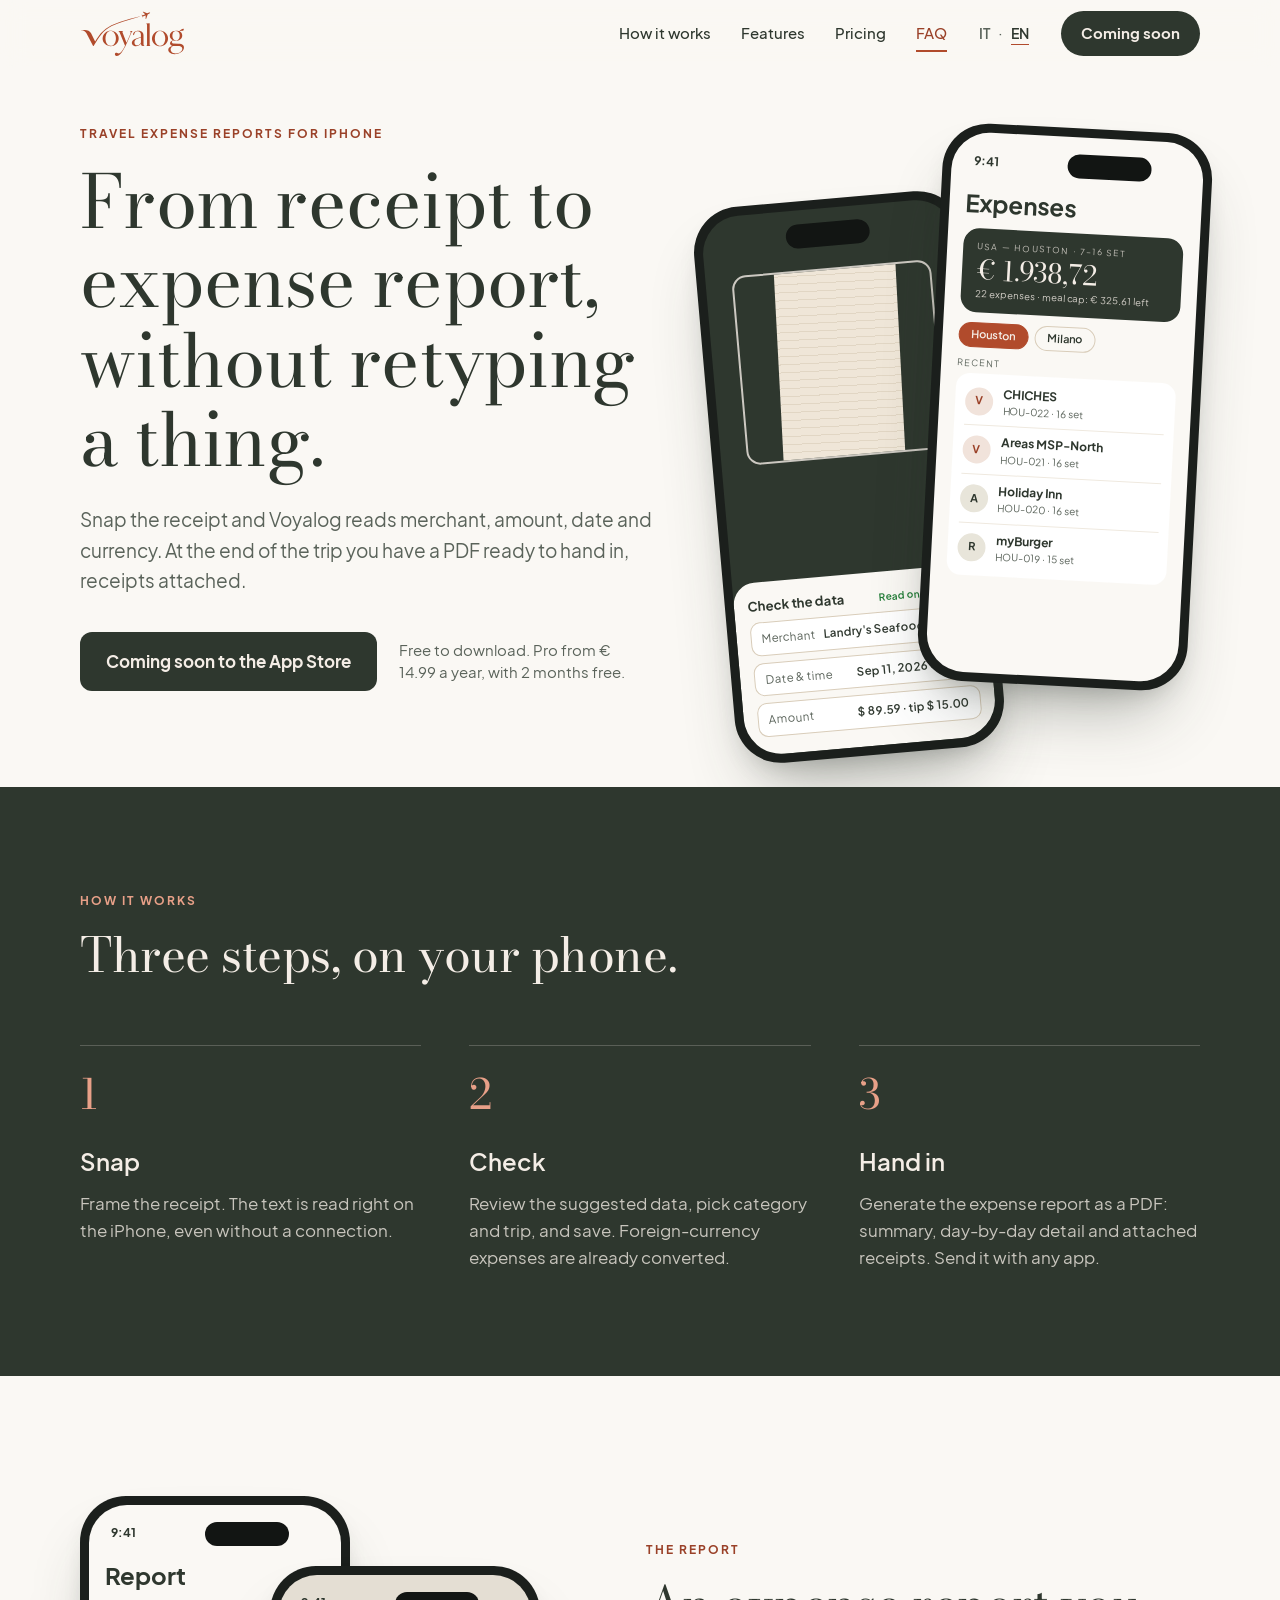
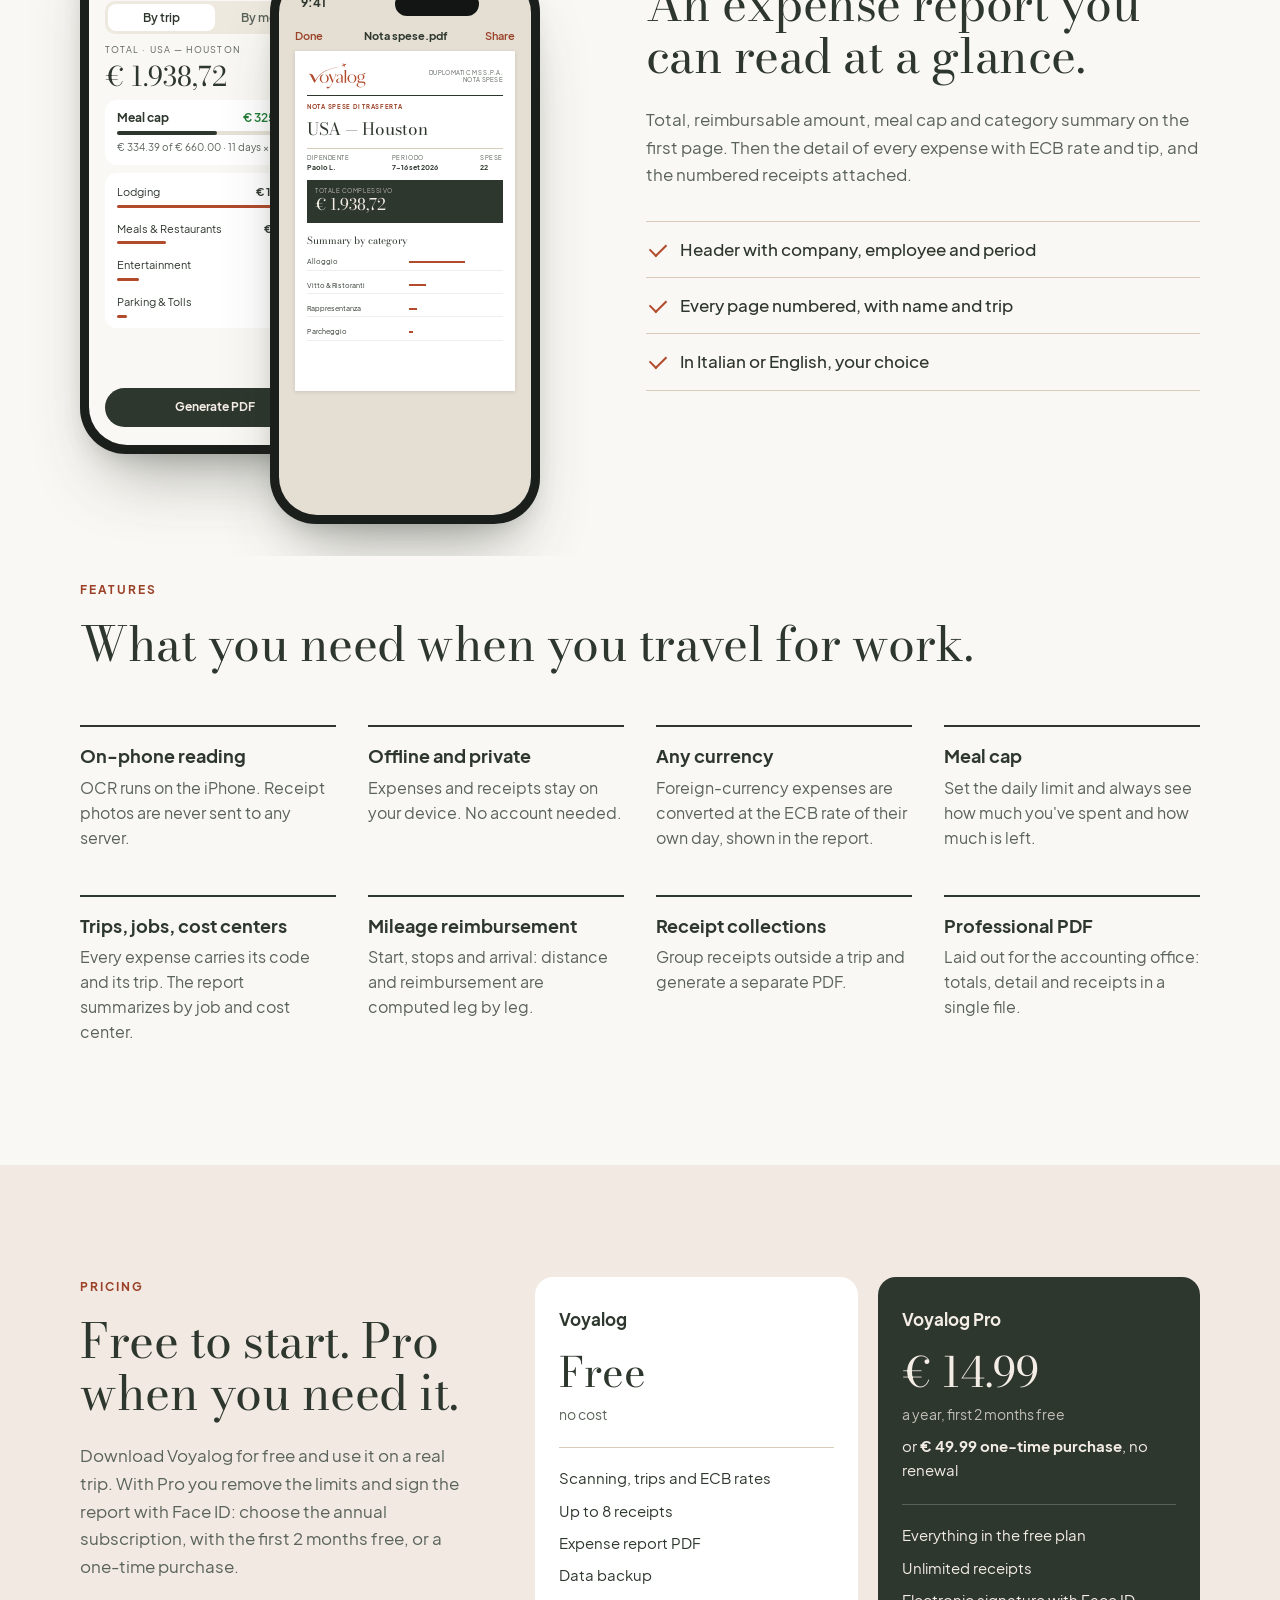
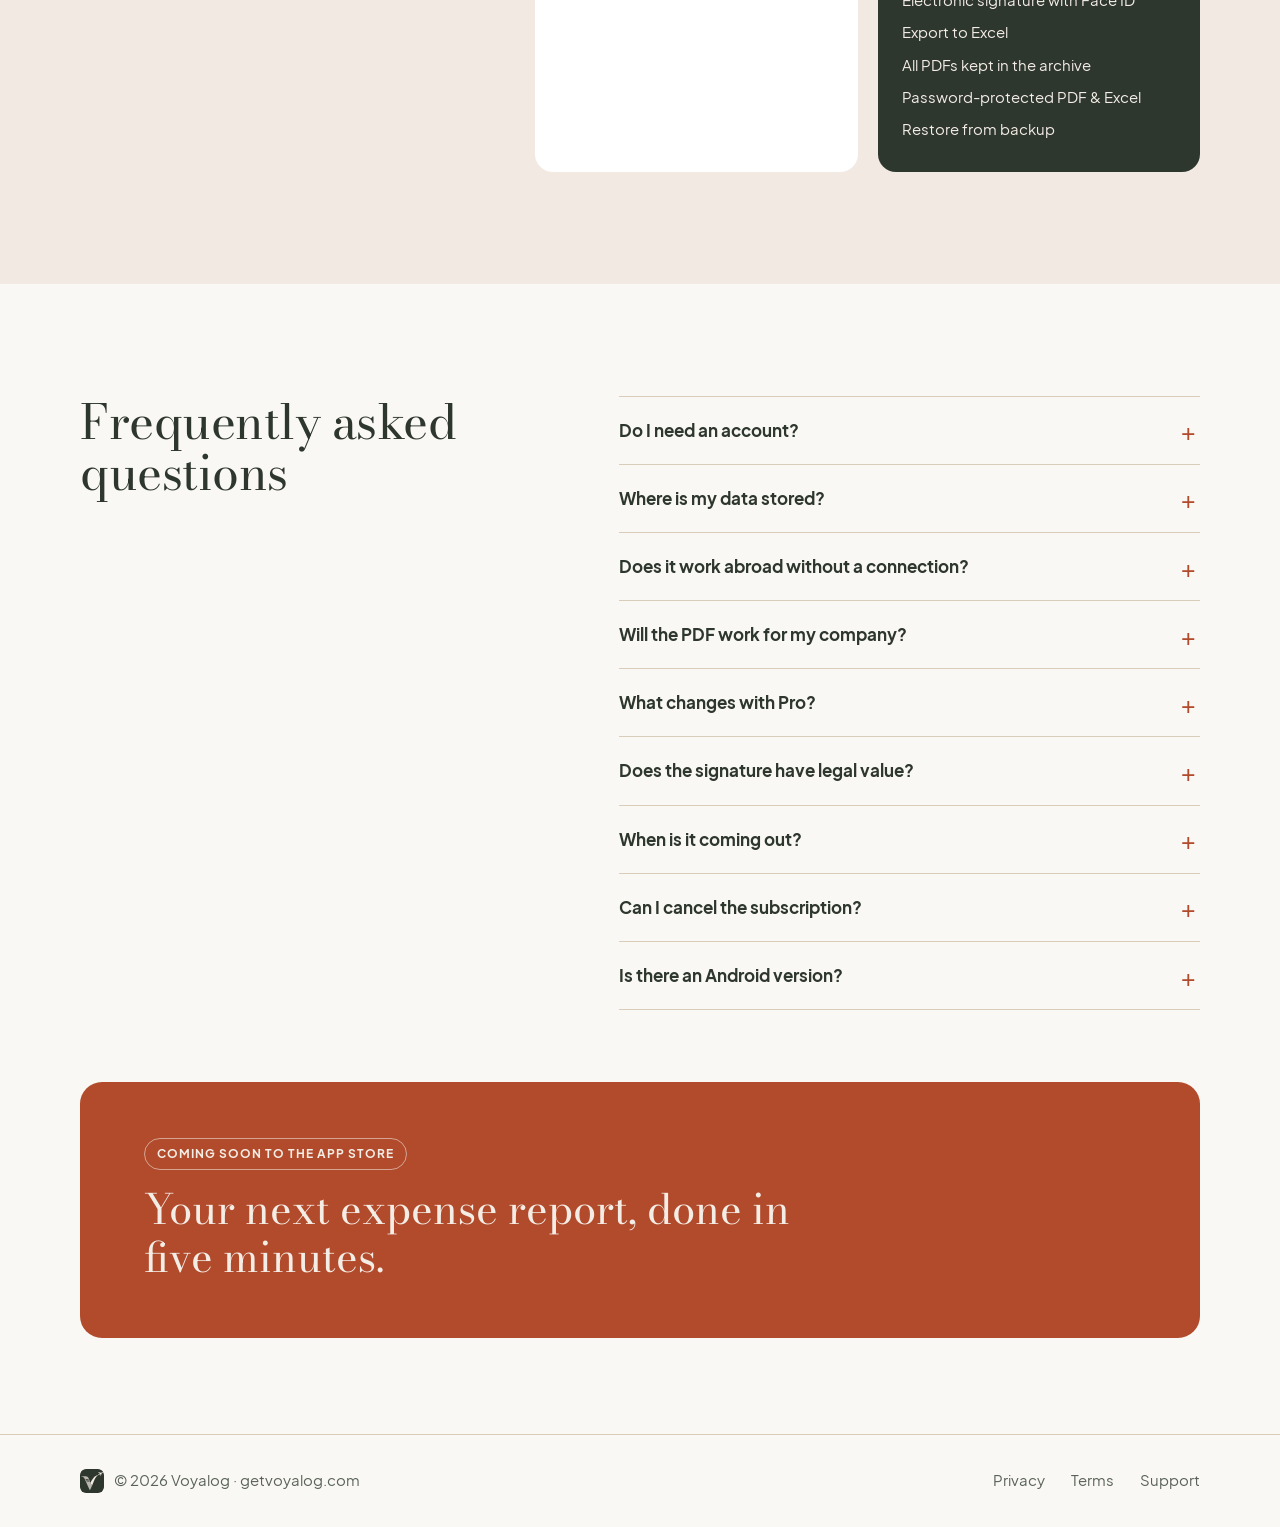
==== commit a0ba3b61: "feat: coming soon, annual plan and one-time purchase pricing - "Coming soon to the App Store" instea" ====
--- a/index.html
+++ b/index.html
@@ -4,12 +4,12 @@
 <meta charset="utf-8">
 <meta name="viewport" content="width=device-width, initial-scale=1">
 <title>Voyalog — Note spese di trasferta per iPhone</title>
-<meta name="description" content="Fotografa lo scontrino e Voyalog legge esercente, importo, data e valuta. A fine trasferta hai un PDF pronto da consegnare. Gratis, nessun abbonamento.">
+<meta name="description" content="Fotografa lo scontrino e Voyalog legge esercente, importo, data e valuta. A fine trasferta hai un PDF pronto da consegnare. Presto su App Store per iPhone.">
 <meta name="theme-color" content="#FAF8F4">
 <link rel="icon" type="image/png" href="assets/favicon.png">
-<link rel="stylesheet" href="style.css?v=20261004g">
+<link rel="stylesheet" href="style.css?v=20261011a">
 <script>document.documentElement.classList.add("js");</script>
-<script src="script.js?v=20261004g" defer></script>
+<script src="script.js?v=20261011a" defer></script>
 </head>
 <body>
 
@@ -29,7 +29,7 @@
       <div class="lang" role="group" aria-label="Lingua">
         <button type="button" data-lang="it" aria-pressed="true">IT</button><span aria-hidden="true">·</span><button type="button" data-lang="en" aria-pressed="false">EN</button>
       </div>
-      <a class="btn btn-dark btn-sm" href="#scarica" data-i18n="nav.download">Scarica</a>
+      <a class="btn btn-dark btn-sm" href="#scarica" data-i18n="nav.download">In arrivo</a>
     </nav>
   </div>
 </header>
@@ -43,8 +43,8 @@
       <h1 id="hero-title" class="display" data-i18n-html="hero.title">Dallo scontrino alla nota spese, senza ricopiare nulla.</h1>
       <p class="lead" data-i18n="hero.lead">Fotografi lo scontrino e Voyalog legge esercente, importo, data e valuta. A fine trasferta hai un PDF pronto da consegnare, con gli scontrini allegati.</p>
       <div class="cta-row">
-        <a class="btn btn-dark" href="#scarica" data-i18n="cta.appstore">Scarica su App Store</a>
-        <p class="note" data-i18n="hero.note">Gratis. Pro a € 14,99 una tantum, senza abbonamento.</p>
+        <a class="btn btn-dark" href="#scarica" data-i18n="cta.soon">Presto su App Store</a>
+        <p class="note" data-i18n="hero.note">Gratis da scaricare. Pro da € 14,99 l'anno, con 2 mesi gratis.</p>
       </div>
     </div>
 
@@ -173,24 +173,26 @@
   <div class="wrap price-grid">
     <div class="reveal">
       <p class="eyebrow" data-i18n="price.eyebrow">Prezzo</p>
-      <h2 id="price-title" class="h2" data-i18n-html="price.title">Nessun abbonamento. Nessun costo per nota spese.</h2>
-      <p class="lead sm" data-i18n="price.lead">Scarichi Voyalog gratis e lo provi su una trasferta. Con un solo acquisto Pro togli il limite agli scontrini e firmi la nota con Face ID: il flusso resta digitale fino all'invio.</p>
+      <h2 id="price-title" class="h2" data-i18n-html="price.title">Gratis per iniziare. Pro quando ti serve.</h2>
+      <p class="lead sm" data-i18n="price.lead">Scarichi Voyalog gratis e lo usi su una trasferta vera. Con Pro togli i limiti e firmi la nota con Face ID: scegli l'abbonamento annuale, con i primi 2 mesi gratis, oppure un acquisto una tantum.</p>
     </div>
     <div class="plans">
       <article class="plan reveal">
         <h3>Voyalog</h3>
         <p class="amount serif" data-i18n="price.free">Gratis</p>
-        <p class="once" data-i18n="price.freeonce">per sempre</p>
+        <p class="once" data-i18n="price.freeonce">nessun costo</p>
         <ul>
           <li data-i18n="price.f.all">Scansione, trasferte e cambi BCE</li>
           <li data-i18n="price.f.limit">Fino a 8 scontrini</li>
           <li data-i18n="price.f.pdf">PDF nota spese</li>
+          <li data-i18n="price.f.bk">Backup dei dati</li>
         </ul>
       </article>
       <article class="plan pro reveal d1">
         <h3>Voyalog Pro</h3>
         <p class="amount serif" data-i18n="price.amount">€ 14,99</p>
-        <p class="once" data-i18n="price.once">acquisto unico</p>
+        <p class="once" data-i18n="price.once">all'anno, i primi 2 mesi gratis</p>
+        <p class="alt" data-i18n-html="price.alt">oppure <b>€ 49,99 una tantum</b>, senza rinnovo</p>
         <ul>
           <li data-i18n="price.p.all">Tutto il piano gratuito</li>
           <li data-i18n="price.p.unl">Scontrini illimitati</li>
@@ -198,7 +200,7 @@
           <li data-i18n="price.p.xls">Esportazione in Excel</li>
           <li data-i18n="price.p.pdf">Tutti i PDF in archivio</li>
           <li data-i18n="price.p.enc">PDF e Excel protetti da password</li>
-          <li data-i18n="price.p.bk">Backup e ripristino</li>
+          <li data-i18n="price.p.bk">Ripristino da backup</li>
         </ul>
       </article>
     </div>
@@ -213,8 +215,10 @@
       <details><summary data-i18n="q2.q">Dove sono salvati i miei dati?</summary><p data-i18n="q2.a">Solo sul tuo iPhone: spese, foto e configurazione non passano da server nostri.</p></details>
       <details><summary data-i18n="q3.q">Funziona all'estero senza rete?</summary><p data-i18n="q3.a">Sì. Scansione e registrazione funzionano offline; i cambi BCE si aggiornano appena torni connesso.</p></details>
       <details><summary data-i18n="q4.q">Il PDF va bene per la mia azienda?</summary><p data-i18n="q4.a">Riporta azienda, dipendente, periodo, commesse e centri di costo, con gli scontrini allegati. Lo consegni così com'è.</p></details>
-      <details><summary data-i18n="q6.q">Cosa cambia con Pro?</summary><p data-i18n="q6.a">La versione gratuita registra fino a 8 scontrini e conserva un PDF alla volta. Pro, a € 14,99 una tantum, toglie i limiti e aggiunge la firma elettronica con Face ID, l'esportazione in Excel, tutti i PDF in archivio, i PDF e gli Excel protetti da password, il backup e il ripristino.</p></details>
+      <details><summary data-i18n="q6.q">Cosa cambia con Pro?</summary><p data-i18n="q6.a">La versione gratuita registra fino a 8 scontrini, conserva un PDF alla volta e crea il backup dei dati. Pro toglie i limiti e aggiunge la firma elettronica con Face ID, l'esportazione in Excel, tutti i PDF in archivio, i PDF e gli Excel protetti da password e il ripristino da backup. Costa € 14,99 l'anno, con i primi 2 mesi gratis, oppure € 49,99 una tantum.</p></details>
       <details><summary data-i18n="q7.q">La firma ha valore legale?</summary><p data-i18n="q7.a">È una firma di tracciabilità interna: lega nome, luogo, data e ora della firma al contenuto della nota, e il PDF resta verificabile. Non è una firma elettronica qualificata né ha una marca temporale certificata: se la tua azienda lo richiede, usa il suo sistema.</p></details>
+      <details><summary data-i18n="q8.q">Quando esce?</summary><p data-i18n="q8.a">Voyalog è in prova e arriverà presto su App Store per iPhone.</p></details>
+      <details><summary data-i18n="q9.q">Posso disdire l'abbonamento?</summary><p data-i18n="q9.a">Sì, in qualsiasi momento da Impostazioni di iOS › il tuo nome › Abbonamenti, almeno 24 ore prima del rinnovo. Pro resta attivo fino alla fine del periodo pagato, poi l'app torna alla versione gratuita: i tuoi dati e i PDF firmati restano.</p></details>
       <details><summary data-i18n="q5.q">C'è una versione Android?</summary><p data-i18n="q5.a">Per ora Voyalog è disponibile solo per iPhone.</p></details>
     </div>
   </div>
@@ -223,8 +227,10 @@
 <section class="final" id="scarica" aria-labelledby="final-title">
   <div class="wrap">
     <div class="band reveal">
-      <h2 id="final-title" class="serif" data-i18n="final.title">La prossima nota spese, falla in cinque minuti.</h2>
-      <a class="btn btn-light" href="#scarica" data-i18n="cta.appstore">Scarica su App Store</a>
+      <div>
+        <p class="soon" data-i18n="final.soon">Presto su App Store</p>
+        <h2 id="final-title" class="serif" data-i18n="final.title">La prossima nota spese, falla in cinque minuti.</h2>
+      </div>
     </div>
   </div>
 </section>
--- a/style.css
+++ b/style.css
@@ -184,6 +184,7 @@
 .plan.pro { background: var(--ink); color: var(--cream); }
 .plan.pro .once { color: rgba(244, 237, 230, 0.75); }
 .plan.pro ul { border-top-color: rgba(244, 237, 230, 0.22); }
+.plan .alt { font-size: 0.92rem; margin-top: 10px; }
 
 /* faq */
 .faq { padding: 112px 0 72px; }
@@ -200,6 +201,7 @@
 .final { padding: 0 0 96px; }
 .band { background: var(--brand); color: var(--cream); border-radius: 22px; padding: 56px 64px; display: flex; align-items: center; justify-content: space-between; gap: 32px; flex-wrap: wrap; }
 .band h2 { font-size: clamp(1.8rem, 3.4vw, 2.6rem); font-weight: 400; line-height: 1.15; max-width: 16em; }
+.band .soon { display: inline-block; font-size: 0.78rem; font-weight: 700; letter-spacing: 0.08em; text-transform: uppercase; border: 1px solid rgba(244, 237, 230, 0.55); border-radius: 999px; padding: 5px 12px; margin-bottom: 16px; }
 .site-footer { border-top: 1px solid var(--line); padding: 34px 0; font-size: 0.92rem; color: var(--muted); }
 .foot { display: flex; align-items: center; justify-content: space-between; gap: 20px; flex-wrap: wrap; }
 .foot-brand { display: flex; align-items: center; gap: 10px; }
